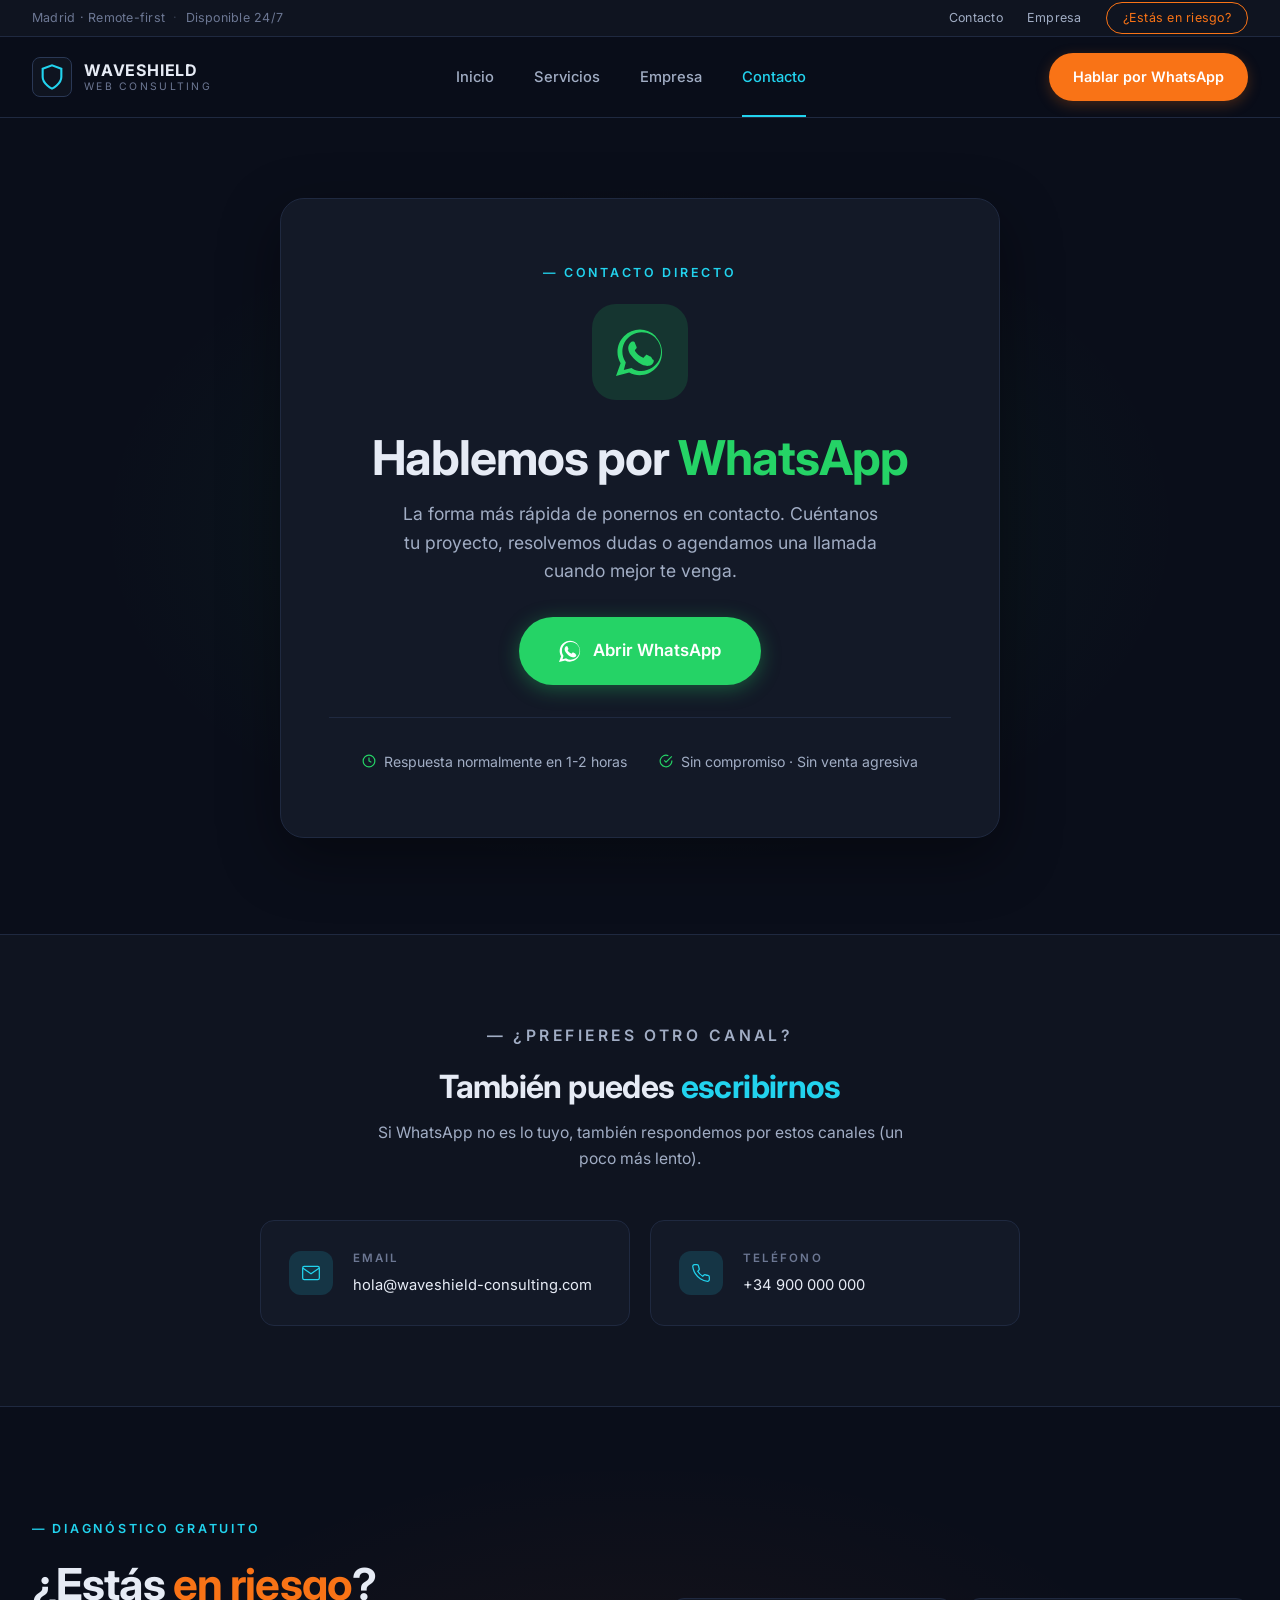
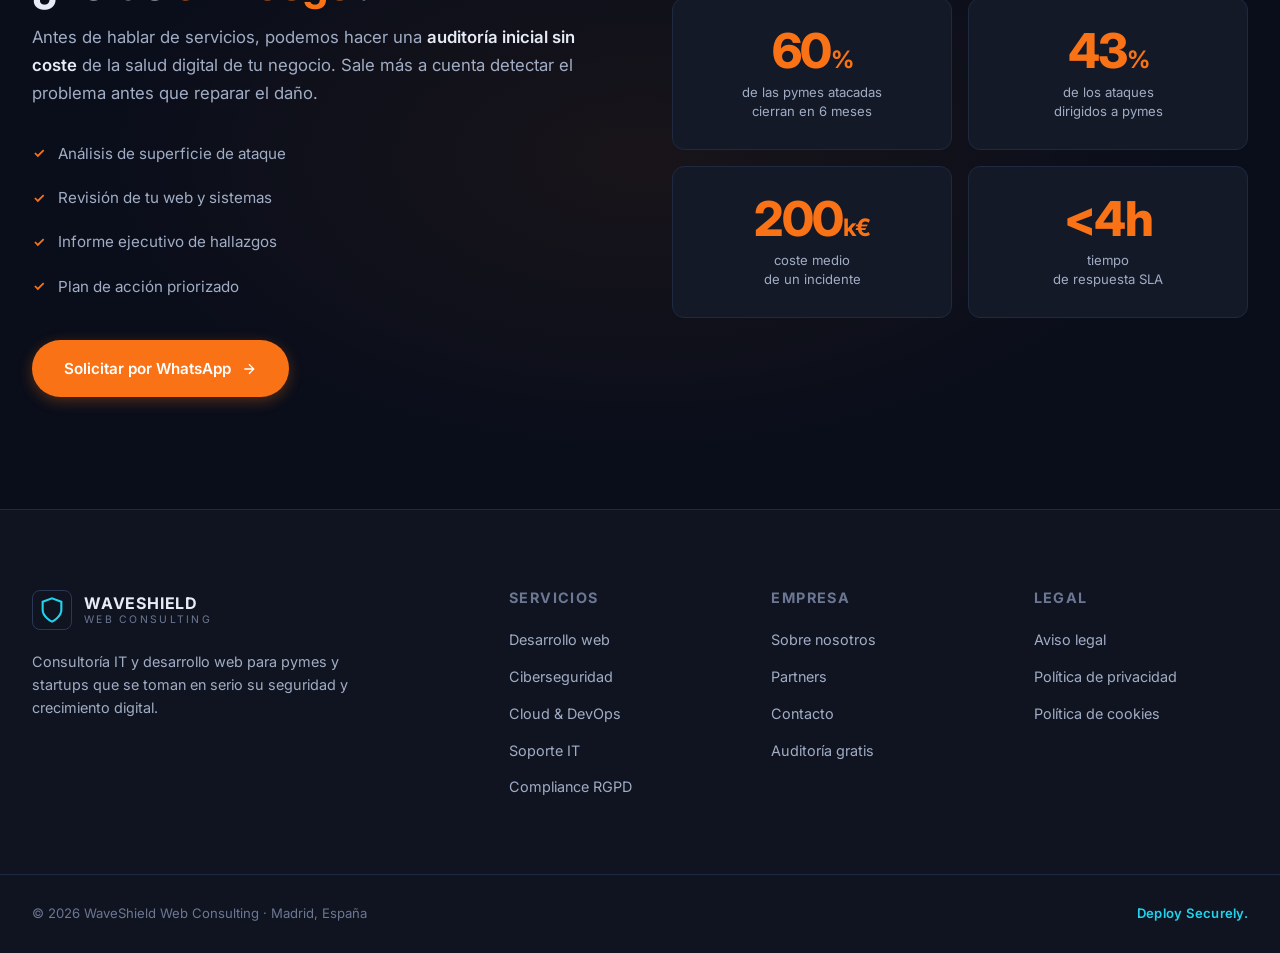
==== contacto.html @ dcbbec7d "Update contacto.html" ====
<!DOCTYPE html>
<html lang="es">
<head>
  <meta charset="UTF-8">
  <title>Contacto · WaveShield Web Consulting</title>
  <meta name="viewport" content="width=device-width, initial-scale=1.0">
  <meta name="description" content="Contacta con WaveShield Web Consulting por WhatsApp. Respondemos en menos de 2 horas hábiles.">
  <link href="https://fonts.googleapis.com/css2?family=Inter:wght@300;400;500;600;700;800&display=swap" rel="stylesheet">
  <link rel="stylesheet" href="css/styles.css">

  <style>
    .wa-hero { padding: 5rem 0 6rem; position: relative; overflow: hidden; }
    .wa-hero::before {
      content: '';
      position: absolute;
      inset: 0;
      background: radial-gradient(ellipse at center, rgba(37, 211, 102, 0.08) 0%, transparent 60%);
    }

    .wa-card {
      position: relative;
      max-width: 720px;
      margin: 0 auto;
      background: var(--bg-card);
      border: 1px solid var(--border);
      border-radius: 24px;
      padding: 4rem 3rem;
      text-align: center;
      box-shadow: 0 20px 60px rgba(0, 0, 0, 0.4);
    }

    .wa-card-icon {
      width: 96px;
      height: 96px;
      margin: 0 auto 2rem;
      border-radius: 24px;
      background: rgba(37, 211, 102, 0.15);
      color: var(--whatsapp);
      display: flex;
      align-items: center;
      justify-content: center;
      position: relative;
    }

    .wa-card-icon::after {
      content: '';
      position: absolute;
      inset: -4px;
      border: 2px solid var(--whatsapp);
      border-radius: 28px;
      opacity: 0;
      animation: pulse 2.4s ease-in-out infinite;
    }

    @keyframes pulse {
      0%, 100% { opacity: 0; transform: scale(0.95); }
      50% { opacity: 0.5; transform: scale(1.08); }
    }

    .wa-card h1 { font-size: clamp(2rem, 4.5vw, 3rem); margin-bottom: 1rem; }
    .wa-card-sub {
      color: var(--text-2);
      font-size: 1.1rem;
      margin-bottom: 2rem;
      max-width: 480px;
      margin-left: auto;
      margin-right: auto;
      line-height: 1.6;
    }

    .wa-btn {
      display: inline-flex;
      align-items: center;
      gap: 0.75rem;
      padding: 1.25rem 2.5rem;
      background: var(--whatsapp);
      color: #fff;
      border-radius: 100px;
      font-size: 1.05rem;
      font-weight: 600;
      box-shadow: 0 4px 20px rgba(37, 211, 102, 0.35);
      transition: all 0.2s;
    }

    .wa-btn:hover {
      background: #1ea951;
      transform: translateY(-2px);
      box-shadow: 0 6px 24px rgba(37, 211, 102, 0.45);
    }

    .wa-meta {
      display: flex;
      justify-content: center;
      gap: 2rem;
      margin-top: 2rem;
      padding-top: 2rem;
      border-top: 1px solid var(--border);
      flex-wrap: wrap;
    }

    .wa-meta-item {
      display: flex;
      align-items: center;
      gap: 0.5rem;
      font-size: 0.88rem;
      color: var(--text-2);
    }

    .wa-meta-item svg { color: var(--whatsapp); flex-shrink: 0; }

    .wa-alt {
      padding: 5rem 0;
      background: var(--bg-2);
      border-top: 1px solid var(--border);
      border-bottom: 1px solid var(--border);
    }

    .wa-alt-head {
      text-align: center;
      margin-bottom: 3rem;
      max-width: 540px;
      margin-left: auto;
      margin-right: auto;
    }

    .wa-alt-head h2 { font-size: clamp(1.5rem, 3vw, 2rem); }
    .wa-alt-head p { color: var(--text-2); font-size: 0.98rem; margin-top: 0.5rem; }

    .wa-alt-grid {
      display: grid;
      grid-template-columns: 1fr 1fr;
      gap: 1.25rem;
      max-width: 760px;
      margin: 0 auto;
    }

    .wa-alt-item {
      background: var(--bg-card);
      border: 1px solid var(--border);
      border-radius: 14px;
      padding: 1.75rem;
      display: flex;
      align-items: center;
      gap: 1.25rem;
      transition: border-color 0.25s, transform 0.25s;
    }

    a.wa-alt-item:hover { border-color: var(--accent); transform: translateY(-2px); }

    .wa-alt-icon {
      width: 44px;
      height: 44px;
      border-radius: 12px;
      background: var(--accent-dim);
      color: var(--accent);
      display: flex;
      align-items: center;
      justify-content: center;
      flex-shrink: 0;
    }

    .wa-alt-text strong {
      display: block;
      font-size: 0.72rem;
      letter-spacing: 0.18em;
      text-transform: uppercase;
      color: var(--text-3);
      font-weight: 600;
      margin-bottom: 0.2rem;
    }

    .wa-alt-text span { font-size: 0.92rem; color: var(--text); }

    @media (max-width: 768px) {
      .wa-card { padding: 2.5rem 1.75rem; border-radius: 16px; }
      .wa-card-icon { width: 72px; height: 72px; }
      .wa-card-icon svg { width: 36px; height: 36px; }
      .wa-btn { padding: 1rem 2rem; font-size: 0.95rem; width: 100%; justify-content: center; }
      .wa-meta { flex-direction: column; gap: 0.75rem; }
      .wa-alt-grid { grid-template-columns: 1fr; }
      .wa-alt { padding: 3.5rem 0; }
    }
  </style>
</head>
<body>

<!-- TOPBAR -->
<div class="topbar">
  <div class="container topbar-inner">
    <div class="topbar-meta">
      <span>Madrid · Remote-first</span>
      <span class="topbar-dot">·</span>
      <span>Disponible 24/7</span>
    </div>
    <div class="topbar-links">
      <a href="contacto.html">Contacto</a>
      <a href="empresa.html">Empresa</a>
      <a href="contacto.html" class="topbar-pill">¿Estás en riesgo?</a>
    </div>
  </div>
</div>

<!-- HEADER -->
<header class="header" id="header">
  <div class="container header-inner">
    <a href="index.html" class="logo">
      <span class="logo-icon">
        <svg width="28" height="28" viewBox="0 0 24 24" fill="none" stroke="currentColor" stroke-width="1.8"><path d="M12 22s8-4 8-10V5l-8-3-8 3v7c0 6 8 10 8 10z"/></svg>
      </span>
      <span class="logo-text">
        <strong>WAVESHIELD</strong>
        <span class="logo-sub">WEB CONSULTING</span>
      </span>
    </a>
    <nav class="nav-desktop">
      <a href="index.html">Inicio</a>
      <a href="servicios.html">Servicios</a>
      <a href="empresa.html">Empresa</a>
      <a href="contacto.html">Contacto</a>
    </nav>
    <a href="https://wa.me/34600000000?text=Hola%2C%20me%20gustar%C3%ADa%20m%C3%A1s%20info" target="_blank" rel="noopener" class="btn btn-primary btn-pill">Hablar por WhatsApp</a>
    <button class="burger" id="burger" aria-label="Menú">
      <span></span><span></span><span></span>
    </button>
  </div>
</header>

<!-- DRAWER -->
<div class="drawer" id="drawer">
  <div class="drawer-overlay"></div>
  <div class="drawer-panel">
    <button class="drawer-close" aria-label="Cerrar">
      <svg width="22" height="22" viewBox="0 0 24 24" fill="none" stroke="currentColor" stroke-width="1.5"><path d="M18 6 6 18M6 6l12 12"/></svg>
    </button>
    <ul class="drawer-list">
      <li><a href="index.html">Inicio</a></li>
      <li><a href="servicios.html">Servicios</a></li>
      <li><a href="empresa.html">Empresa</a></li>
      <li><a href="contacto.html">Contacto</a></li>
    </ul>
    <a href="https://wa.me/34600000000?text=Hola%2C%20me%20gustar%C3%ADa%20m%C3%A1s%20info" target="_blank" rel="noopener" class="btn btn-primary btn-pill drawer-cta">Hablar por WhatsApp</a>
  </div>
</div>

<!-- WHATSAPP HERO -->
<section class="wa-hero">
  <div class="container">
    <div class="wa-card">
      <p class="eyebrow">— Contacto directo</p>

      <div class="wa-card-icon">
        <svg width="48" height="48" viewBox="0 0 24 24" fill="currentColor">
          <path d="M17.5 14.4c-.3-.1-1.6-.8-1.9-.9-.3-.1-.5-.1-.7.1s-.8.9-1 1.1c-.2.2-.4.2-.6.1-.8-.4-1.5-.9-2.2-1.4-.6-.5-1.1-1.2-1.6-1.9-.1-.3 0-.4.1-.6.1-.1.3-.3.4-.5.1-.1.2-.3.3-.4.1-.2 0-.4 0-.5-.1-.1-.7-1.6-.9-2.2-.2-.5-.5-.5-.7-.5h-.6c-.2 0-.5.2-.8.4-.8.8-1.2 1.8-1.2 2.9.1 1.3.6 2.5 1.4 3.5 1.4 2 3.3 3.6 5.4 4.6.6.3 1.1.5 1.7.6.6.2 1.2.2 1.9.1.8-.1 1.5-.6 2-1.3.3-.4.4-.9.4-1.4-.1-.2-.3-.3-.6-.4M19.9 4.1c-4.4-4.4-11.5-4.4-15.9 0-3.6 3.6-4.3 9.2-1.7 13.5L0 24l6.6-1.7c1.6.9 3.4 1.3 5.2 1.3 6.2 0 11.2-5 11.2-11.2.1-3-1.1-5.9-3.2-8.1 0 0 .1 0 .1-.2m-7.2 17.4c-1.6 0-3.2-.4-4.6-1.3l-.3-.2-3.9 1 1-3.8-.2-.3c-2.9-4.5-1.5-10.5 3-13.3s10.4-1.5 13.3 3 1.5 10.4-3 13.3c-1.5 1-3.4 1.6-5.3 1.6"/>
        </svg>
      </div>

      <h1>Hablemos por <span style="color: var(--whatsapp);">WhatsApp</span></h1>
      <p class="wa-card-sub">
        La forma más rápida de ponernos en contacto. Cuéntanos tu proyecto, resolvemos dudas o agendamos una llamada cuando mejor te venga.
      </p>

      <a href="https://wa.me/34600000000?text=Hola%2C%20me%20gustar%C3%ADa%20m%C3%A1s%20info%20sobre%20vuestros%20servicios"
         target="_blank" rel="noopener" class="wa-btn">
        <svg width="22" height="22" viewBox="0 0 24 24" fill="currentColor">
          <path d="M17.5 14.4c-.3-.1-1.6-.8-1.9-.9-.3-.1-.5-.1-.7.1s-.8.9-1 1.1c-.2.2-.4.2-.6.1-.8-.4-1.5-.9-2.2-1.4-.6-.5-1.1-1.2-1.6-1.9-.1-.3 0-.4.1-.6.1-.1.3-.3.4-.5.1-.1.2-.3.3-.4.1-.2 0-.4 0-.5-.1-.1-.7-1.6-.9-2.2-.2-.5-.5-.5-.7-.5h-.6c-.2 0-.5.2-.8.4-.8.8-1.2 1.8-1.2 2.9.1 1.3.6 2.5 1.4 3.5 1.4 2 3.3 3.6 5.4 4.6.6.3 1.1.5 1.7.6.6.2 1.2.2 1.9.1.8-.1 1.5-.6 2-1.3.3-.4.4-.9.4-1.4-.1-.2-.3-.3-.6-.4M19.9 4.1c-4.4-4.4-11.5-4.4-15.9 0-3.6 3.6-4.3 9.2-1.7 13.5L0 24l6.6-1.7c1.6.9 3.4 1.3 5.2 1.3 6.2 0 11.2-5 11.2-11.2.1-3-1.1-5.9-3.2-8.1 0 0 .1 0 .1-.2m-7.2 17.4c-1.6 0-3.2-.4-4.6-1.3l-.3-.2-3.9 1 1-3.8-.2-.3c-2.9-4.5-1.5-10.5 3-13.3s10.4-1.5 13.3 3 1.5 10.4-3 13.3c-1.5 1-3.4 1.6-5.3 1.6"/>
        </svg>
        Abrir WhatsApp
      </a>

      <div class="wa-meta">
        <div class="wa-meta-item">
          <svg width="14" height="14" viewBox="0 0 24 24" fill="none" stroke="currentColor" stroke-width="2"><circle cx="12" cy="12" r="10"/><path d="M12 6v6l4 2"/></svg>
          Respuesta normalmente en 1-2 horas
        </div>
        <div class="wa-meta-item">
          <svg width="14" height="14" viewBox="0 0 24 24" fill="none" stroke="currentColor" stroke-width="2"><path d="M22 11.08V12a10 10 0 1 1-5.93-9.14"/><path d="m9 11 3 3L22 4"/></svg>
          Sin compromiso · Sin venta agresiva
        </div>
      </div>
    </div>
  </div>
</section>

<!-- ALTERNATIVAS SECUNDARIAS -->
<section class="wa-alt">
  <div class="container">
    <div class="wa-alt-head">
      <p class="eyebrow">— ¿Prefieres otro canal?</p>
      <h2>También puedes <span class="text-accent">escribirnos</span></h2>
      <p>Si WhatsApp no es lo tuyo, también respondemos por estos canales (un poco más lento).</p>
    </div>

    <div class="wa-alt-grid">
      <a href="mailto:hola@waveshield-consulting.com?subject=Consulta%20desde%20la%20web" class="wa-alt-item">
        <div class="wa-alt-icon">
          <svg width="20" height="20" viewBox="0 0 24 24" fill="none" stroke="currentColor" stroke-width="1.5"><rect x="2" y="4" width="20" height="16" rx="2"/><path d="M22 6 12 13 2 6"/></svg>
        </div>
        <div class="wa-alt-text">
          <strong>Email</strong>
          <span>hola@waveshield-consulting.com</span>
        </div>
      </a>

      <a href="tel:+34900000000" class="wa-alt-item">
        <div class="wa-alt-icon">
          <svg width="20" height="20" viewBox="0 0 24 24" fill="none" stroke="currentColor" stroke-width="1.5"><path d="M22 16.92v3a2 2 0 0 1-2.18 2 19.79 19.79 0 0 1-8.63-3.07 19.5 19.5 0 0 1-6-6 19.79 19.79 0 0 1-3.07-8.67A2 2 0 0 1 4.11 2h3a2 2 0 0 1 2 1.72c.13.96.37 1.9.7 2.81a2 2 0 0 1-.45 2.11L8.09 9.91a16 16 0 0 0 6 6l1.27-1.27a2 2 0 0 1 2.11-.45c.91.33 1.85.57 2.81.7A2 2 0 0 1 22 16.92z"/></svg>
        </div>
        <div class="wa-alt-text">
          <strong>Teléfono</strong>
          <span>+34 900 000 000</span>
        </div>
      </a>
    </div>
  </div>
</section>

<!-- RIESGO -->
<section class="risk">
  <div class="container risk-inner">
    <div class="risk-left">
      <p class="eyebrow">— Diagnóstico gratuito</p>
      <h2>¿Estás <span class="text-warning">en riesgo</span>?</h2>
      <p class="risk-text">
        Antes de hablar de servicios, podemos hacer una <strong>auditoría inicial sin coste</strong> de la salud digital de tu negocio. Sale más a cuenta detectar el problema antes que reparar el daño.
      </p>
      <ul class="risk-list">
        <li><svg width="14" height="14" viewBox="0 0 24 24" fill="none" stroke="currentColor" stroke-width="3"><path d="M5 12l5 5L20 7"/></svg> Análisis de superficie de ataque</li>
        <li><svg width="14" height="14" viewBox="0 0 24 24" fill="none" stroke="currentColor" stroke-width="3"><path d="M5 12l5 5L20 7"/></svg> Revisión de tu web y sistemas</li>
        <li><svg width="14" height="14" viewBox="0 0 24 24" fill="none" stroke="currentColor" stroke-width="3"><path d="M5 12l5 5L20 7"/></svg> Informe ejecutivo de hallazgos</li>
        <li><svg width="14" height="14" viewBox="0 0 24 24" fill="none" stroke="currentColor" stroke-width="3"><path d="M5 12l5 5L20 7"/></svg> Plan de acción priorizado</li>
      </ul>
      <a href="https://wa.me/34600000000?text=Hola%2C%20me%20gustar%C3%ADa%20solicitar%20la%20auditor%C3%ADa%20gratuita"
         target="_blank" rel="noopener" class="btn btn-warning btn-pill btn-lg">
        Solicitar por WhatsApp
        <svg width="16" height="16" viewBox="0 0 24 24" fill="none" stroke="currentColor" stroke-width="2"><path d="M5 12h14m-7-7 7 7-7 7"/></svg>
      </a>
    </div>
    <div class="risk-right">
      <div class="risk-stat">
        <div class="risk-stat-num">60<span>%</span></div>
        <div class="risk-stat-label">de las pymes atacadas<br>cierran en 6 meses</div>
      </div>
      <div class="risk-stat">
        <div class="risk-stat-num">43<span>%</span></div>
        <div class="risk-stat-label">de los ataques<br>dirigidos a pymes</div>
      </div>
      <div class="risk-stat">
        <div class="risk-stat-num">200<span>k€</span></div>
        <div class="risk-stat-label">coste medio<br>de un incidente</div>
      </div>
      <div class="risk-stat">
        <div class="risk-stat-num">&lt;4h</div>
        <div class="risk-stat-label">tiempo<br>de respuesta SLA</div>
      </div>
    </div>
  </div>
</section>

<!-- FOOTER -->
<footer class="footer">
  <div class="container footer-inner">
    <div class="footer-brand">
      <a href="index.html" class="logo">
        <span class="logo-icon">
          <svg width="28" height="28" viewBox="0 0 24 24" fill="none" stroke="currentColor" stroke-width="1.8"><path d="M12 22s8-4 8-10V5l-8-3-8 3v7c0 6 8 10 8 10z"/></svg>
        </span>
        <span class="logo-text">
          <strong>WAVESHIELD</strong>
          <span class="logo-sub">WEB CONSULTING</span>
        </span>
      </a>
      <p>Consultoría IT y desarrollo web para pymes y startups que se toman en serio su seguridad y crecimiento digital.</p>
    </div>
    <div class="footer-col">
      <h4>Servicios</h4>
      <ul>
        <li><a href="servicios.html">Desarrollo web</a></li>
        <li><a href="servicios.html">Ciberseguridad</a></li>
        <li><a href="servicios.html">Cloud & DevOps</a></li>
        <li><a href="servicios.html">Soporte IT</a></li>
        <li><a href="servicios.html">Compliance RGPD</a></li>
      </ul>
    </div>
    <div class="footer-col">
      <h4>Empresa</h4>
      <ul>
        <li><a href="empresa.html">Sobre nosotros</a></li>
        <li><a href="empresa.html">Partners</a></li>
        <li><a href="contacto.html">Contacto</a></li>
        <li><a href="contacto.html">Auditoría gratis</a></li>
      </ul>
    </div>
    <div class="footer-col">
      <h4>Legal</h4>
      <ul>
        <li><a href="#">Aviso legal</a></li>
        <li><a href="#">Política de privacidad</a></li>
        <li><a href="#">Política de cookies</a></li>
      </ul>
    </div>
  </div>
  <div class="footer-bottom">
    <div class="container footer-bottom-inner">
      <span>© 2026 WaveShield Web Consulting · Madrid, España</span>
      <span class="footer-tagline">Deploy Securely.</span>
    </div>
  </div>
</footer>

<script src="js/main.js"></script>
</body>
</html>
---- css/styles.css ----
/* ─────────────────────────────────────────────
   CYBERSHIELD WEB CONSULTING · STYLES
   Multi-page · HTML + CSS + JS vainilla
   ───────────────────────────────────────────── */

*, *::before, *::after { box-sizing: border-box; margin: 0; padding: 0; }

:root {
  --bg: #0a0e1a;
  --bg-2: #0f1420;
  --bg-3: #161c2c;
  --bg-card: #131927;
  --border: #1f2940;
  --border-light: #2a3855;
  --text: #e6ebf5;
  --text-2: #a1adc4;
  --text-3: #6c7793;
  --accent: #22d3ee;
  --accent-2: #06b6d4;
  --accent-dim: rgba(34, 211, 238, 0.15);
  --warning: #f97316;
  --warning-2: #ea580c;
  --warning-dim: rgba(249, 115, 22, 0.15);
  --success: #22c55e;
  --whatsapp: #25d366;
  --font: 'Inter', -apple-system, BlinkMacSystemFont, sans-serif;
}

html { scroll-behavior: smooth; }

body {
  background: var(--bg);
  color: var(--text);
  font-family: var(--font);
  font-weight: 400;
  line-height: 1.65;
  overflow-x: hidden;
  -webkit-font-smoothing: antialiased;
}

img, svg { max-width: 100%; display: block; }
a { color: inherit; text-decoration: none; }
button { font-family: inherit; cursor: pointer; }

.container {
  max-width: 1280px;
  margin: 0 auto;
  padding: 0 2rem;
}

/* ── HELPERS ── */
.text-accent { color: var(--accent); }
.text-warning { color: var(--warning); }

.eyebrow {
  font-size: 0.78rem;
  letter-spacing: 0.22em;
  text-transform: uppercase;
  color: var(--accent);
  font-weight: 600;
  margin-bottom: 1.25rem;
}

h1, h2, h3, h4 {
  font-family: var(--font);
  font-weight: 700;
  letter-spacing: -0.02em;
  line-height: 1.1;
}

h1 { font-size: clamp(2.5rem, 6.5vw, 5rem); margin-bottom: 1.5rem; }
h2 { font-size: clamp(1.85rem, 4vw, 2.75rem); margin-bottom: 1rem; }
h3 { font-size: 1.35rem; margin-bottom: 0.5rem; }
h4 { font-size: 0.9rem; letter-spacing: 0.1em; text-transform: uppercase; color: var(--text-3); margin-bottom: 1.25rem; }

/* ── BUTTONS ── */
.btn {
  display: inline-flex;
  align-items: center;
  gap: 0.625rem;
  padding: 0.75rem 1.5rem;
  font-size: 0.9rem;
  font-weight: 600;
  border: none;
  transition: transform 0.15s, background 0.2s, color 0.2s, box-shadow 0.2s;
  cursor: pointer;
  white-space: nowrap;
}

.btn-lg { padding: 1rem 2rem; font-size: 0.95rem; }
.btn-pill { border-radius: 100px; }

.btn-primary {
  background: var(--warning);
  color: #fff;
  box-shadow: 0 4px 14px rgba(249, 115, 22, 0.25);
}

.btn-primary:hover {
  background: var(--warning-2);
  transform: translateY(-1px);
  box-shadow: 0 6px 20px rgba(249, 115, 22, 0.35);
}

.btn-ghost {
  background: transparent;
  color: var(--text);
  border: 1px solid var(--border-light);
}

.btn-ghost:hover {
  border-color: var(--accent);
  color: var(--accent);
}

.btn-warning {
  background: var(--warning);
  color: #fff;
  box-shadow: 0 4px 14px rgba(249, 115, 22, 0.3);
}

.btn-warning:hover {
  background: var(--warning-2);
  transform: translateY(-1px);
}

/* ── TOPBAR ── */
.topbar {
  background: var(--bg-2);
  border-bottom: 1px solid var(--border);
  font-size: 0.78rem;
  color: var(--text-3);
  letter-spacing: 0.02em;
}

.topbar-inner {
  display: flex;
  justify-content: space-between;
  align-items: center;
  height: 36px;
}

.topbar-meta { display: flex; gap: 0.5rem; align-items: center; }
.topbar-dot { opacity: 0.4; }
.topbar-links { display: flex; gap: 1.5rem; align-items: center; }

.topbar-links a {
  color: var(--text-2);
  transition: color 0.2s;
}

.topbar-links a:hover { color: var(--text); }

.topbar-pill {
  padding: 0.3rem 1rem;
  border: 1px solid var(--warning);
  border-radius: 100px;
  color: var(--warning) !important;
  transition: background 0.2s, color 0.2s !important;
}

.topbar-pill:hover {
  background: var(--warning);
  color: #fff !important;
}

/* ── HEADER ── */
.header {
  border-bottom: 1px solid var(--border);
  position: sticky;
  top: 0;
  z-index: 50;
  backdrop-filter: blur(10px);
  background: rgba(10, 14, 26, 0.92);
}

.header-inner {
  display: flex;
  align-items: center;
  justify-content: space-between;
  height: 80px;
  gap: 2rem;
}

.logo {
  display: flex;
  align-items: center;
  gap: 0.75rem;
  flex-shrink: 0;
}

.logo-icon {
  width: 40px;
  height: 40px;
  border: 1px solid var(--border-light);
  border-radius: 8px;
  display: flex;
  align-items: center;
  justify-content: center;
  color: var(--accent);
  background: var(--bg-2);
}

.logo-text { display: flex; flex-direction: column; line-height: 1; }
.logo-text strong {
  font-size: 1rem;
  letter-spacing: 0.05em;
  color: var(--text);
  font-weight: 700;
}

.logo-sub {
  font-size: 0.65rem;
  letter-spacing: 0.22em;
  color: var(--text-3);
  margin-top: 4px;
}

.nav-desktop {
  display: flex;
  gap: 2.5rem;
  flex: 1;
  justify-content: center;
}

.nav-desktop a {
  font-size: 0.92rem;
  font-weight: 500;
  color: var(--text-2);
  transition: color 0.2s;
  position: relative;
}

.nav-desktop a:hover,
.nav-desktop a.active { color: var(--accent); }

.nav-desktop a.active::after {
  content: '';
  position: absolute;
  bottom: -28px;
  left: 0;
  right: 0;
  height: 2px;
  background: var(--accent);
}

.burger {
  display: none;
  background: transparent;
  border: none;
  width: 32px;
  height: 32px;
  flex-direction: column;
  justify-content: center;
  align-items: center;
  gap: 5px;
}

.burger span {
  width: 22px;
  height: 1.5px;
  background: var(--text);
  display: block;
}

/* ── DRAWER MOBILE ── */
.drawer {
  position: fixed;
  inset: 0;
  z-index: 9999;
  pointer-events: none;
  opacity: 0;
  transition: opacity 0.3s;
}

.drawer.open { pointer-events: auto; opacity: 1; }

.drawer-overlay {
  position: absolute;
  inset: 0;
  background: rgba(10, 14, 26, 0.8);
  backdrop-filter: blur(4px);
}

.drawer-panel {
  position: absolute;
  top: 0; right: 0; bottom: 0;
  width: min(85vw, 360px);
  background: var(--bg-2);
  border-left: 1px solid var(--border);
  transform: translateX(100%);
  transition: transform 0.35s cubic-bezier(0.4, 0, 0.2, 1);
  padding: 2rem;
  display: flex;
  flex-direction: column;
}

.drawer.open .drawer-panel { transform: translateX(0); }

.drawer-close {
  align-self: flex-end;
  background: transparent;
  border: none;
  color: var(--text);
  padding: 6px;
  margin-bottom: 1.5rem;
}

.drawer-list { list-style: none; flex: 1; display: flex; flex-direction: column; }
.drawer-list li { border-bottom: 1px solid var(--border); }
.drawer-list a {
  display: block;
  padding: 1.1rem 0;
  font-size: 0.95rem;
  letter-spacing: 0.04em;
  color: var(--text);
  transition: color 0.2s;
}

.drawer-list a:hover,
.drawer-list a.active { color: var(--accent); }

.drawer-cta { margin-top: 1.5rem; justify-content: center; }

/* ── PAGE HERO (interno) ── */
.page-hero {
  position: relative;
  padding: 5rem 0 4rem;
  text-align: center;
  overflow: hidden;
  border-bottom: 1px solid var(--border);
}

.page-hero::before {
  content: '';
  position: absolute;
  inset: 0;
  background: radial-gradient(ellipse at center, rgba(34, 211, 238, 0.06) 0%, transparent 60%);
}

.page-hero-inner {
  position: relative;
  max-width: 760px;
  margin: 0 auto;
}

.page-hero h1 {
  font-size: clamp(2.25rem, 5vw, 3.5rem);
}

.page-hero p {
  color: var(--text-2);
  font-size: 1.1rem;
  margin-top: 1rem;
  max-width: 640px;
  margin-left: auto;
  margin-right: auto;
}

/* ── HOME HERO ── */
.hero {
  position: relative;
  padding: 6rem 0 8rem;
  overflow: hidden;
}

.hero-bg {
  position: absolute;
  inset: 0;
  background: radial-gradient(ellipse at 70% 50%, rgba(34, 211, 238, 0.08) 0%, transparent 60%),
              radial-gradient(ellipse at 30% 80%, rgba(34, 211, 238, 0.04) 0%, transparent 50%);
}

.hero-grid-overlay {
  position: absolute;
  inset: 0;
  background-image:
    linear-gradient(rgba(34, 211, 238, 0.04) 1px, transparent 1px),
    linear-gradient(90deg, rgba(34, 211, 238, 0.04) 1px, transparent 1px);
  background-size: 60px 60px;
  mask-image: radial-gradient(ellipse at center, black 30%, transparent 80%);
}

.hero-inner {
  position: relative;
  display: grid;
  grid-template-columns: 1.1fr 0.9fr;
  gap: 3rem;
  align-items: center;
}

.hero-content { z-index: 2; }

.hero-sub {
  font-size: 1.1rem;
  color: var(--text-2);
  margin: 1.5rem 0;
  max-width: 540px;
  line-height: 1.6;
}

.hero-tagline {
  font-size: 1.4rem;
  font-weight: 700;
  color: var(--accent);
  margin-bottom: 2rem;
  letter-spacing: -0.01em;
}

.hero-actions {
  display: flex;
  gap: 1rem;
  flex-wrap: wrap;
}

.hero-visual {
  position: relative;
  z-index: 1;
}

.hero-shield {
  position: relative;
  max-width: 480px;
  margin: 0 auto;
  animation: float 6s ease-in-out infinite;
}

@keyframes float {
  0%, 100% { transform: translateY(0); }
  50% { transform: translateY(-12px); }
}

/* ── TRUST BAR ── */
.trust {
  padding: 3rem 0;
  border-top: 1px solid var(--border);
  border-bottom: 1px solid var(--border);
  background: var(--bg-2);
}

.trust-label {
  text-align: center;
  font-size: 0.75rem;
  letter-spacing: 0.22em;
  text-transform: uppercase;
  color: var(--text-3);
  margin-bottom: 2rem;
}

.trust-grid {
  display: flex;
  justify-content: space-around;
  align-items: center;
  flex-wrap: wrap;
  gap: 2rem;
}

.trust-item {
  font-size: 0.95rem;
  font-weight: 600;
  color: var(--text-3);
  letter-spacing: 0.04em;
  opacity: 0.7;
  transition: opacity 0.2s, color 0.2s;
}

.trust-item:hover { opacity: 1; color: var(--text); }

/* ── SECTION HEAD ── */
.section-head {
  margin-bottom: 4rem;
  max-width: 720px;
}

.section-head-center {
  text-align: center;
  margin-left: auto;
  margin-right: auto;
}

.section-sub {
  font-size: 1.05rem;
  color: var(--text-2);
  margin-top: 0.5rem;
  line-height: 1.6;
}

/* ── SERVICES GRID ── */
.services { padding: 7rem 0; }

.services-grid {
  display: grid;
  grid-template-columns: repeat(3, 1fr);
  gap: 1.5rem;
}

.service-card {
  background: var(--bg-card);
  border: 1px solid var(--border);
  border-radius: 16px;
  padding: 2rem;
  transition: border-color 0.3s, transform 0.3s, background 0.3s;
  display: flex;
  flex-direction: column;
}

.service-card:hover {
  border-color: var(--accent);
  transform: translateY(-4px);
  background: var(--bg-3);
}

.service-icon {
  width: 52px;
  height: 52px;
  border-radius: 12px;
  background: var(--accent-dim);
  color: var(--accent);
  display: flex;
  align-items: center;
  justify-content: center;
  margin-bottom: 1.25rem;
}

.service-tag {
  display: inline-block;
  font-size: 0.7rem;
  letter-spacing: 0.18em;
  text-transform: uppercase;
  color: var(--accent);
  padding: 0.3rem 0.75rem;
  background: var(--accent-dim);
  border-radius: 100px;
  margin-bottom: 1rem;
  font-weight: 600;
  align-self: flex-start;
}

.service-card h3 {
  color: var(--text);
  font-size: 1.3rem;
  margin-bottom: 0.5rem;
}

.service-card p {
  color: var(--text-2);
  font-size: 0.93rem;
  line-height: 1.6;
  margin-bottom: 1.25rem;
  flex: 1;
}

.service-list {
  list-style: none;
  padding: 0;
  border-top: 1px solid var(--border);
  padding-top: 1.25rem;
}

.service-list li {
  font-size: 0.86rem;
  color: var(--text-2);
  padding: 0.4rem 0 0.4rem 1.5rem;
  position: relative;
  line-height: 1.5;
}

.service-list li::before {
  content: '';
  position: absolute;
  left: 0;
  top: 0.85rem;
  width: 6px;
  height: 6px;
  background: var(--accent);
  border-radius: 50%;
}

/* ── RISK / STATS SECTION ── */
.risk {
  padding: 7rem 0;
  position: relative;
  overflow: hidden;
}

.risk::before {
  content: '';
  position: absolute;
  inset: 0;
  background: radial-gradient(ellipse at center, rgba(249, 115, 22, 0.06) 0%, transparent 60%);
}

.risk-inner {
  position: relative;
  display: grid;
  grid-template-columns: 1fr 1fr;
  gap: 4rem;
  align-items: center;
}

.risk-text {
  color: var(--text-2);
  font-size: 1.05rem;
  margin: 1rem 0 1.5rem;
  line-height: 1.65;
}

.risk-text strong { color: var(--text); font-weight: 600; }

.risk-list {
  list-style: none;
  padding: 0;
  margin: 0 0 2rem;
}

.risk-list li {
  display: flex;
  align-items: center;
  gap: 0.75rem;
  padding: 0.6rem 0;
  font-size: 0.95rem;
  color: var(--text-2);
}

.risk-list svg { color: var(--warning); flex-shrink: 0; }

.risk-right {
  display: grid;
  grid-template-columns: 1fr 1fr;
  gap: 1rem;
}

.risk-stat {
  background: var(--bg-card);
  border: 1px solid var(--border);
  border-radius: 12px;
  padding: 1.75rem 1.5rem;
  text-align: center;
}

.risk-stat-num {
  font-size: 3rem;
  font-weight: 800;
  color: var(--warning);
  line-height: 1;
  letter-spacing: -0.03em;
  margin-bottom: 0.5rem;
}

.risk-stat-num span {
  font-size: 1.5rem;
  font-weight: 700;
}

.risk-stat-label {
  font-size: 0.82rem;
  color: var(--text-2);
  line-height: 1.45;
}

/* ── PROCESS ── */
.process {
  padding: 7rem 0;
  background: var(--bg-2);
  border-top: 1px solid var(--border);
  border-bottom: 1px solid var(--border);
}

.process-steps {
  display: grid;
  grid-template-columns: 1fr auto 1fr auto 1fr auto 1fr;
  gap: 1.25rem;
  align-items: stretch;
}

.process-step {
  background: var(--bg-card);
  border: 1px solid var(--border);
  border-radius: 14px;
  padding: 2rem 1.75rem;
  transition: border-color 0.3s;
}

.process-step:hover { border-color: var(--accent); }

.process-num {
  font-size: 2.5rem;
  font-weight: 800;
  color: var(--accent);
  opacity: 0.35;
  line-height: 1;
  margin-bottom: 0.75rem;
  letter-spacing: -0.03em;
}

.process-step h3 {
  font-size: 1.15rem;
  color: var(--text);
  margin-bottom: 0.5rem;
}

.process-step p {
  font-size: 0.88rem;
  color: var(--text-2);
  line-height: 1.55;
}

.process-arrow {
  align-self: center;
  color: var(--accent);
  opacity: 0.4;
  font-size: 1.5rem;
}

/* ── COMPANY ── */
.company-section { padding: 6rem 0; }

.company-inner {
  display: grid;
  grid-template-columns: 1fr 1fr;
  gap: 4rem;
  align-items: center;
}

.company-text p {
  color: var(--text-2);
  margin-bottom: 1rem;
  font-size: 0.98rem;
  line-height: 1.7;
}

.company-values {
  display: grid;
  grid-template-columns: repeat(3, 1fr);
  gap: 1.25rem;
  margin-top: 2rem;
  padding-top: 2rem;
  border-top: 1px solid var(--border);
}

.company-value strong {
  font-size: 0.92rem;
  color: var(--accent);
  font-weight: 600;
  display: block;
  margin-bottom: 0.2rem;
}

.company-value span {
  font-size: 0.85rem;
  color: var(--text-2);
  line-height: 1.45;
}

/* TERMINAL */
.terminal {
  background: #0d1119;
  border: 1px solid var(--border-light);
  border-radius: 12px;
  overflow: hidden;
  box-shadow: 0 20px 60px rgba(0, 0, 0, 0.4);
}

.terminal-head {
  background: var(--bg-3);
  padding: 0.75rem 1rem;
  display: flex;
  align-items: center;
  gap: 0.5rem;
  border-bottom: 1px solid var(--border);
}

.terminal-dot {
  width: 12px;
  height: 12px;
  border-radius: 50%;
  background: #404a60;
}

.terminal-dot:nth-child(1) { background: #ff5f57; }
.terminal-dot:nth-child(2) { background: #febc2e; }
.terminal-dot:nth-child(3) { background: #28c840; }

.terminal-title {
  margin-left: auto;
  margin-right: auto;
  font-size: 0.78rem;
  color: var(--text-3);
  font-family: 'SF Mono', Menlo, Monaco, monospace;
}

.terminal-body {
  padding: 1.5rem;
  font-family: 'SF Mono', Menlo, Monaco, monospace;
  font-size: 0.85rem;
  line-height: 1.7;
}

.terminal-body p { margin: 0.15rem 0; color: var(--text-2); }

.t-prompt { color: var(--accent); margin-right: 0.5rem; font-weight: 700; }
.t-out { padding-left: 1.2rem; }
.t-ok { color: var(--success); margin-right: 0.5rem; }

.t-blink {
  color: var(--accent);
  animation: blink 1.2s ease-in-out infinite;
}

@keyframes blink {
  0%, 100% { opacity: 1; }
  50% { opacity: 0.3; }
}

/* ── TIMELINE (about page) ── */
.timeline {
  padding: 5rem 0;
  background: var(--bg-2);
  border-top: 1px solid var(--border);
  border-bottom: 1px solid var(--border);
}

.timeline-list {
  max-width: 760px;
  margin: 3rem auto 0;
  position: relative;
}

.timeline-list::before {
  content: '';
  position: absolute;
  top: 0;
  bottom: 0;
  left: 20px;
  width: 1px;
  background: var(--border);
}

.timeline-item {
  position: relative;
  padding: 0 0 2.5rem 4rem;
}

.timeline-item:last-child { padding-bottom: 0; }

.timeline-dot {
  position: absolute;
  left: 13px;
  top: 6px;
  width: 16px;
  height: 16px;
  border-radius: 50%;
  background: var(--bg);
  border: 2px solid var(--accent);
  box-shadow: 0 0 0 4px var(--bg-2);
}

.timeline-year {
  display: inline-block;
  font-size: 0.75rem;
  font-weight: 600;
  letter-spacing: 0.15em;
  color: var(--accent);
  margin-bottom: 0.4rem;
  text-transform: uppercase;
}

.timeline-item h3 {
  font-size: 1.2rem;
  color: var(--text);
  margin-bottom: 0.4rem;
}

.timeline-item p {
  color: var(--text-2);
  font-size: 0.95rem;
  line-height: 1.6;
}

/* ── PARTNERS / VALUES GRID ── */
.partners-section {
  padding: 7rem 0;
}

.partners-grid {
  display: grid;
  grid-template-columns: repeat(4, 1fr);
  gap: 1rem;
}

.partner-card {
  background: var(--bg-card);
  border: 1px solid var(--border);
  border-radius: 12px;
  padding: 1.75rem 1.5rem;
  text-align: center;
  font-size: 0.95rem;
  font-weight: 600;
  color: var(--text-2);
  transition: all 0.25s;
}

.partner-card:hover {
  border-color: var(--accent);
  color: var(--accent);
  transform: translateY(-2px);
}

/* ── CONTACT PAGE ── */
.contact-page { padding: 5rem 0 6rem; }

.contact-channels-grid {
  display: grid;
  grid-template-columns: repeat(3, 1fr);
  gap: 1.5rem;
  margin-bottom: 4rem;
}

.channel-card {
  background: var(--bg-card);
  border: 1px solid var(--border);
  border-radius: 16px;
  padding: 2.5rem 2rem;
  text-align: center;
  display: flex;
  flex-direction: column;
  align-items: center;
  transition: border-color 0.3s, transform 0.3s, background 0.3s;
}

.channel-card:hover {
  border-color: var(--accent);
  transform: translateY(-4px);
  background: var(--bg-3);
}

.channel-card.channel-whatsapp:hover { border-color: var(--whatsapp); }

.channel-icon {
  width: 64px;
  height: 64px;
  border-radius: 16px;
  display: flex;
  align-items: center;
  justify-content: center;
  margin-bottom: 1.5rem;
  background: var(--accent-dim);
  color: var(--accent);
}

.channel-icon.channel-icon-warning {
  background: var(--warning-dim);
  color: var(--warning);
}

.channel-icon.channel-icon-whatsapp {
  background: rgba(37, 211, 102, 0.15);
  color: var(--whatsapp);
}

.channel-card h3 {
  color: var(--text);
  font-size: 1.35rem;
  margin-bottom: 0.5rem;
}

.channel-card p {
  color: var(--text-2);
  font-size: 0.92rem;
  line-height: 1.6;
  margin-bottom: 1.5rem;
  flex: 1;
}

.channel-cta {
  display: inline-flex;
  align-items: center;
  gap: 0.5rem;
  padding: 0.7rem 1.5rem;
  border-radius: 100px;
  font-size: 0.85rem;
  font-weight: 600;
  letter-spacing: 0.01em;
  transition: all 0.2s;
}

.channel-cta-primary {
  background: var(--warning);
  color: #fff;
}

.channel-cta-primary:hover {
  background: var(--warning-2);
  transform: translateY(-1px);
}

.channel-cta-accent {
  background: var(--accent);
  color: var(--bg);
}

.channel-cta-accent:hover {
  background: var(--accent-2);
  color: #fff;
  transform: translateY(-1px);
}

.channel-cta-whatsapp {
  background: var(--whatsapp);
  color: #fff;
}

.channel-cta-whatsapp:hover {
  background: #1ea951;
  transform: translateY(-1px);
}

.channel-meta {
  font-size: 0.85rem;
  color: var(--text-3);
  margin-top: 1rem;
  letter-spacing: 0.02em;
}

/* CONTACT INFO BLOCK */
.contact-info {
  background: var(--bg-2);
  border: 1px solid var(--border);
  border-radius: 16px;
  padding: 3rem;
  display: grid;
  grid-template-columns: repeat(3, 1fr);
  gap: 2rem;
}

.contact-info-item {
  display: flex;
  flex-direction: column;
  gap: 0.5rem;
}

.contact-info-item strong {
  font-size: 0.78rem;
  letter-spacing: 0.15em;
  text-transform: uppercase;
  color: var(--text-3);
  font-weight: 600;
}

.contact-info-item span,
.contact-info-item a {
  font-size: 0.95rem;
  color: var(--text);
  line-height: 1.55;
}

.contact-info-item a:hover { color: var(--accent); }

/* ── FOOTER ── */
.footer {
  background: var(--bg-2);
  border-top: 1px solid var(--border);
  padding: 5rem 0 0;
}

.footer-inner {
  display: grid;
  grid-template-columns: 2fr 1fr 1fr 1fr;
  gap: 3rem;
  padding-bottom: 4rem;
}

.footer-brand p {
  font-size: 0.9rem;
  color: var(--text-2);
  margin-top: 1.25rem;
  line-height: 1.6;
  max-width: 320px;
}

.footer-col ul { list-style: none; padding: 0; }
.footer-col ul li { margin-bottom: 0.65rem; }

.footer-col a {
  font-size: 0.9rem;
  color: var(--text-2);
  transition: color 0.2s;
}

.footer-col a:hover { color: var(--accent); }

.footer-bottom {
  border-top: 1px solid var(--border);
  padding: 1.75rem 0;
  font-size: 0.82rem;
  color: var(--text-3);
}

.footer-bottom-inner {
  display: flex;
  justify-content: space-between;
  align-items: center;
  flex-wrap: wrap;
  gap: 1rem;
}

.footer-tagline {
  color: var(--accent);
  font-weight: 600;
  letter-spacing: 0.02em;
}

/* ── CTA BANNER (reused across pages) ── */
.cta-banner {
  padding: 5rem 0;
  background: linear-gradient(135deg, var(--bg-2) 0%, var(--bg-3) 100%);
  border-top: 1px solid var(--border);
  text-align: center;
}

.cta-banner-inner {
  max-width: 720px;
  margin: 0 auto;
}

.cta-banner p {
  color: var(--text-2);
  font-size: 1.05rem;
  margin: 1rem 0 2rem;
}

.cta-banner-actions {
  display: flex;
  gap: 1rem;
  justify-content: center;
  flex-wrap: wrap;
}

/* ── RESPONSIVE ── */
@media (max-width: 1024px) {
  .services-grid { grid-template-columns: repeat(2, 1fr); }
  .partners-grid { grid-template-columns: repeat(3, 1fr); }
  .contact-channels-grid { grid-template-columns: 1fr; }
  .process-steps {
    grid-template-columns: 1fr 1fr;
    gap: 1rem;
  }
  .process-arrow { display: none; }
  .footer-inner { grid-template-columns: 1fr 1fr; }
  .footer-brand { grid-column: 1 / -1; }
}

@media (max-width: 768px) {
  .container { padding: 0 1.25rem; }
  .topbar { display: none; }
  .nav-desktop { display: none; }
  .burger { display: flex; }

  .header-inner { height: 64px; }
  .logo-text strong { font-size: 0.9rem; }
  .logo-sub { font-size: 0.6rem; }
  .header .btn-primary { display: none; }

  .hero { padding: 4rem 0 5rem; }
  .hero-inner { grid-template-columns: 1fr; gap: 2rem; }
  .hero-visual { order: -1; max-width: 320px; margin: 0 auto; }
  .hero-actions { flex-direction: column; align-items: stretch; }
  .hero-actions .btn { justify-content: center; }

  .page-hero { padding: 3.5rem 0 3rem; }

  .trust-grid { gap: 1rem 2rem; }

  .services,
  .risk,
  .process,
  .company-section,
  .partners-section,
  .timeline,
  .contact-page,
  .cta-banner { padding: 4rem 0; }

  .services-grid,
  .partners-grid,
  .process-steps { grid-template-columns: 1fr; }

  .risk-inner,
  .company-inner { grid-template-columns: 1fr; gap: 2.5rem; }

  .risk-right { grid-template-columns: 1fr 1fr; gap: 0.75rem; }
  .risk-stat { padding: 1.25rem 1rem; }
  .risk-stat-num { font-size: 2.25rem; }

  .company-values { grid-template-columns: 1fr; gap: 1rem; }

  .contact-info { grid-template-columns: 1fr; padding: 2rem; gap: 1.5rem; }

  .timeline-list::before { left: 12px; }
  .timeline-item { padding-left: 3rem; }
  .timeline-dot { left: 5px; }

  .footer-inner { grid-template-columns: 1fr; gap: 2.5rem; padding-bottom: 2.5rem; }
  .footer { padding-top: 3rem; }

  h1 { font-size: clamp(2rem, 9vw, 3rem); }
  h2 { font-size: clamp(1.6rem, 6vw, 2rem); }
}
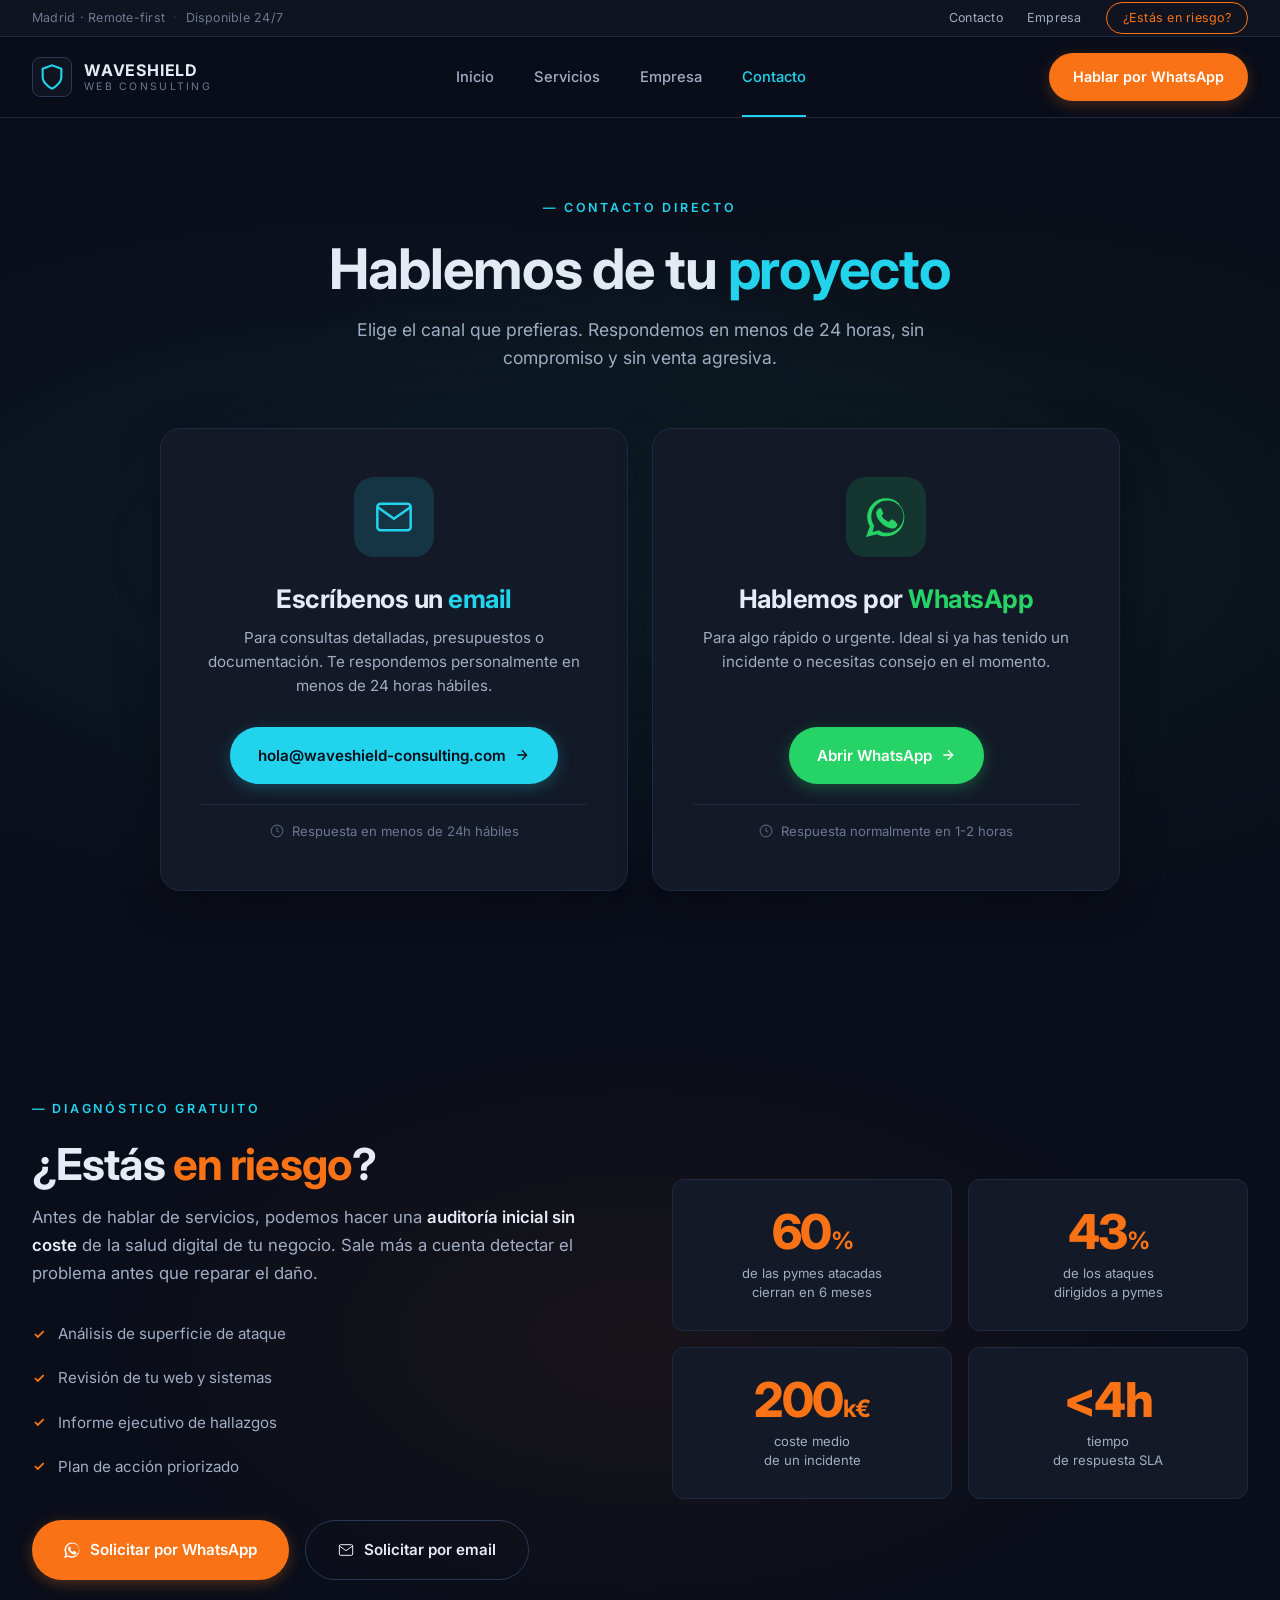
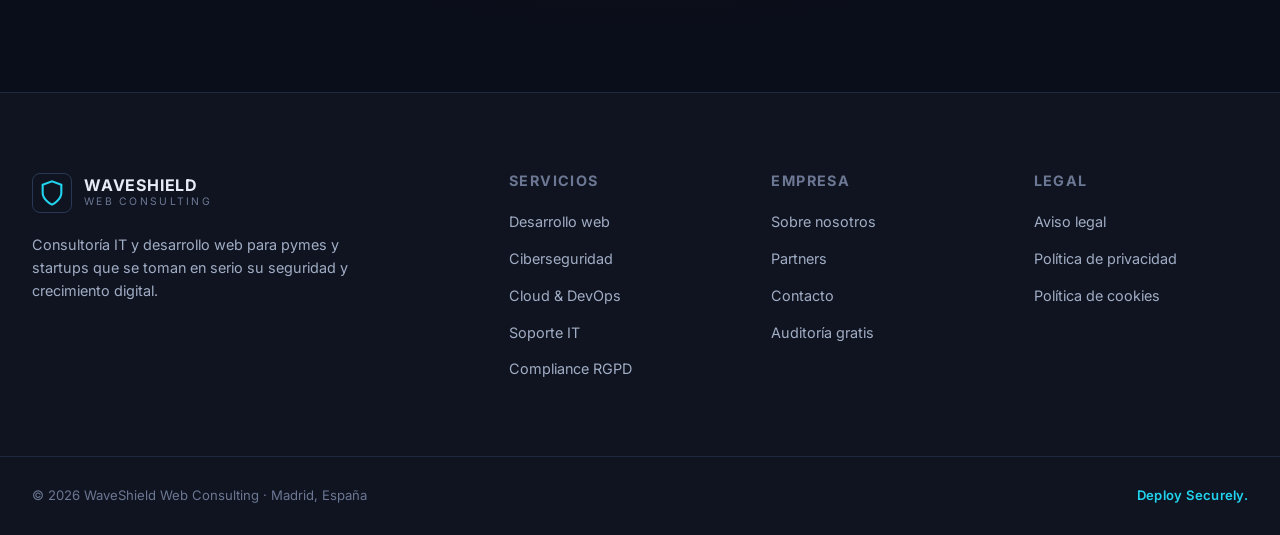
==== commit 9001b0c7: "Add files via upload" ====
--- a/contacto.html
+++ b/contacto.html
@@ -14,40 +14,80 @@
       content: '';
       position: absolute;
       inset: 0;
-      background: radial-gradient(ellipse at center, rgba(37, 211, 102, 0.08) 0%, transparent 60%);
-    }
-
-    .wa-card {
+      background: radial-gradient(ellipse at 30% 50%, rgba(34, 211, 238, 0.06) 0%, transparent 60%),
+                  radial-gradient(ellipse at 70% 50%, rgba(37, 211, 102, 0.06) 0%, transparent 60%);
+    }
+
+    .wa-hero h1 { font-size: clamp(2.25rem, 5vw, 3.5rem); margin-bottom: 1rem; }
+
+    .wa-card-sub {
+      color: var(--text-2);
+      font-size: 1.1rem;
+      line-height: 1.6;
+    }
+
+    /* DUO de cards Email + WhatsApp */
+    .contact-duo {
       position: relative;
-      max-width: 720px;
+      display: grid;
+      grid-template-columns: 1fr 1fr;
+      gap: 1.5rem;
+      max-width: 960px;
       margin: 0 auto;
+    }
+
+    .contact-duo-card {
       background: var(--bg-card);
       border: 1px solid var(--border);
-      border-radius: 24px;
-      padding: 4rem 3rem;
+      border-radius: 20px;
+      padding: 3rem 2.5rem;
       text-align: center;
-      box-shadow: 0 20px 60px rgba(0, 0, 0, 0.4);
-    }
-
-    .wa-card-icon {
-      width: 96px;
-      height: 96px;
-      margin: 0 auto 2rem;
-      border-radius: 24px;
-      background: rgba(37, 211, 102, 0.15);
-      color: var(--whatsapp);
+      box-shadow: 0 12px 40px rgba(0, 0, 0, 0.25);
+      transition: transform 0.3s, border-color 0.3s, box-shadow 0.3s;
+      display: flex;
+      flex-direction: column;
+      align-items: center;
+    }
+
+    .contact-duo-card:nth-child(1):hover {
+      border-color: var(--accent);
+      transform: translateY(-4px);
+      box-shadow: 0 16px 50px rgba(34, 211, 238, 0.2);
+    }
+
+    .contact-duo-card:nth-child(2):hover {
+      border-color: var(--whatsapp);
+      transform: translateY(-4px);
+      box-shadow: 0 16px 50px rgba(37, 211, 102, 0.2);
+    }
+
+    .contact-duo-icon {
+      width: 80px;
+      height: 80px;
+      border-radius: 20px;
       display: flex;
       align-items: center;
       justify-content: center;
+      margin-bottom: 1.75rem;
+    }
+
+    .contact-duo-icon-email {
+      background: var(--accent-dim);
+      color: var(--accent);
+    }
+
+    .contact-duo-icon-wa {
+      background: rgba(37, 211, 102, 0.15);
+      color: var(--whatsapp);
       position: relative;
     }
 
-    .wa-card-icon::after {
+    .contact-duo-icon-wa::after {
       content: '';
       position: absolute;
-      inset: -4px;
+      inset: -3px;
       border: 2px solid var(--whatsapp);
-      border-radius: 28px;
+      border-radius: 22px;
       opacity: 0;
       animation: pulse 2.4s ease-in-out infinite;
     }
@@ -57,128 +97,87 @@
       50% { opacity: 0.5; transform: scale(1.08); }
     }
 
-    .wa-card h1 { font-size: clamp(2rem, 4.5vw, 3rem); margin-bottom: 1rem; }
-    .wa-card-sub {
+    .contact-duo-card h2 {
+      font-size: 1.6rem;
+      margin-bottom: 0.75rem;
+    }
+
+    .contact-duo-card p {
       color: var(--text-2);
-      font-size: 1.1rem;
-      margin-bottom: 2rem;
-      max-width: 480px;
-      margin-left: auto;
-      margin-right: auto;
+      font-size: 0.95rem;
       line-height: 1.6;
-    }
-
-    .wa-btn {
+      margin-bottom: 1.75rem;
+      flex: 1;
+    }
+
+    .contact-duo-btn {
       display: inline-flex;
       align-items: center;
-      gap: 0.75rem;
-      padding: 1.25rem 2.5rem;
+      gap: 0.5rem;
+      padding: 1rem 1.75rem;
+      border-radius: 100px;
+      font-size: 0.95rem;
+      font-weight: 600;
+      transition: all 0.2s;
+      margin-bottom: 1.25rem;
+      white-space: nowrap;
+      max-width: 100%;
+    }
+
+    .contact-duo-btn-email {
+      background: var(--accent);
+      color: var(--bg);
+      box-shadow: 0 4px 16px rgba(34, 211, 238, 0.25);
+    }
+
+    .contact-duo-btn-email:hover {
+      background: var(--accent-2);
+      color: #fff;
+      transform: translateY(-2px);
+      box-shadow: 0 6px 20px rgba(34, 211, 238, 0.4);
+    }
+
+    .contact-duo-btn-wa {
       background: var(--whatsapp);
       color: #fff;
-      border-radius: 100px;
-      font-size: 1.05rem;
-      font-weight: 600;
-      box-shadow: 0 4px 20px rgba(37, 211, 102, 0.35);
-      transition: all 0.2s;
-    }
-
-    .wa-btn:hover {
+      box-shadow: 0 4px 16px rgba(37, 211, 102, 0.3);
+    }
+
+    .contact-duo-btn-wa:hover {
       background: #1ea951;
       transform: translateY(-2px);
-      box-shadow: 0 6px 24px rgba(37, 211, 102, 0.45);
-    }
-
-    .wa-meta {
-      display: flex;
-      justify-content: center;
-      gap: 2rem;
-      margin-top: 2rem;
-      padding-top: 2rem;
-      border-top: 1px solid var(--border);
-      flex-wrap: wrap;
-    }
-
-    .wa-meta-item {
-      display: flex;
+      box-shadow: 0 6px 20px rgba(37, 211, 102, 0.45);
+    }
+
+    .contact-duo-meta {
+      display: inline-flex;
       align-items: center;
       gap: 0.5rem;
-      font-size: 0.88rem;
-      color: var(--text-2);
-    }
-
-    .wa-meta-item svg { color: var(--whatsapp); flex-shrink: 0; }
-
-    .wa-alt {
-      padding: 5rem 0;
-      background: var(--bg-2);
+      font-size: 0.82rem;
+      color: var(--text-3);
+      padding-top: 1rem;
       border-top: 1px solid var(--border);
-      border-bottom: 1px solid var(--border);
-    }
-
-    .wa-alt-head {
-      text-align: center;
-      margin-bottom: 3rem;
-      max-width: 540px;
-      margin-left: auto;
-      margin-right: auto;
-    }
-
-    .wa-alt-head h2 { font-size: clamp(1.5rem, 3vw, 2rem); }
-    .wa-alt-head p { color: var(--text-2); font-size: 0.98rem; margin-top: 0.5rem; }
-
-    .wa-alt-grid {
-      display: grid;
-      grid-template-columns: 1fr 1fr;
-      gap: 1.25rem;
-      max-width: 760px;
-      margin: 0 auto;
-    }
-
-    .wa-alt-item {
-      background: var(--bg-card);
-      border: 1px solid var(--border);
-      border-radius: 14px;
-      padding: 1.75rem;
+      width: 100%;
+      justify-content: center;
+    }
+
+    .contact-duo-meta svg { flex-shrink: 0; opacity: 0.7; }
+
+    /* Acciones del riesgo (doble botón) */
+    .risk-actions {
       display: flex;
-      align-items: center;
-      gap: 1.25rem;
-      transition: border-color 0.25s, transform 0.25s;
-    }
-
-    a.wa-alt-item:hover { border-color: var(--accent); transform: translateY(-2px); }
-
-    .wa-alt-icon {
-      width: 44px;
-      height: 44px;
-      border-radius: 12px;
-      background: var(--accent-dim);
-      color: var(--accent);
-      display: flex;
-      align-items: center;
-      justify-content: center;
-      flex-shrink: 0;
-    }
-
-    .wa-alt-text strong {
-      display: block;
-      font-size: 0.72rem;
-      letter-spacing: 0.18em;
-      text-transform: uppercase;
-      color: var(--text-3);
-      font-weight: 600;
-      margin-bottom: 0.2rem;
-    }
-
-    .wa-alt-text span { font-size: 0.92rem; color: var(--text); }
+      gap: 1rem;
+      flex-wrap: wrap;
+    }
 
     @media (max-width: 768px) {
-      .wa-card { padding: 2.5rem 1.75rem; border-radius: 16px; }
-      .wa-card-icon { width: 72px; height: 72px; }
-      .wa-card-icon svg { width: 36px; height: 36px; }
-      .wa-btn { padding: 1rem 2rem; font-size: 0.95rem; width: 100%; justify-content: center; }
-      .wa-meta { flex-direction: column; gap: 0.75rem; }
-      .wa-alt-grid { grid-template-columns: 1fr; }
-      .wa-alt { padding: 3.5rem 0; }
+      .contact-duo { grid-template-columns: 1fr; gap: 1rem; }
+      .contact-duo-card { padding: 2.25rem 1.5rem; border-radius: 16px; }
+      .contact-duo-icon { width: 64px; height: 64px; }
+      .contact-duo-icon svg { width: 32px; height: 32px; }
+      .contact-duo-btn { width: 100%; justify-content: center; padding: 0.95rem 1.5rem; font-size: 0.88rem; }
+      .risk-actions { flex-direction: column; }
+      .risk-actions .btn { width: 100%; justify-content: center; }
     }
   </style>
 </head>
@@ -218,7 +217,7 @@
       <a href="empresa.html">Empresa</a>
       <a href="contacto.html">Contacto</a>
     </nav>
-    <a href="https://wa.me/34600000000?text=Hola%2C%20me%20gustar%C3%ADa%20m%C3%A1s%20info" target="_blank" rel="noopener" class="btn btn-primary btn-pill">Hablar por WhatsApp</a>
+    <a href="https://wa.me/34695984273?text=Hola%2C%20me%20gustar%C3%ADa%20m%C3%A1s%20info" target="_blank" rel="noopener" class="btn btn-primary btn-pill">Hablar por WhatsApp</a>
     <button class="burger" id="burger" aria-label="Menú">
       <span></span><span></span><span></span>
     </button>
@@ -238,78 +237,66 @@
       <li><a href="empresa.html">Empresa</a></li>
       <li><a href="contacto.html">Contacto</a></li>
     </ul>
-    <a href="https://wa.me/34600000000?text=Hola%2C%20me%20gustar%C3%ADa%20m%C3%A1s%20info" target="_blank" rel="noopener" class="btn btn-primary btn-pill drawer-cta">Hablar por WhatsApp</a>
+    <a href="https://wa.me/34695984273?text=Hola%2C%20me%20gustar%C3%ADa%20m%C3%A1s%20info" target="_blank" rel="noopener" class="btn btn-primary btn-pill drawer-cta">Hablar por WhatsApp</a>
   </div>
 </div>
 
-<!-- WHATSAPP HERO -->
+<!-- CONTACT HERO con dos cards: Email + WhatsApp -->
 <section class="wa-hero">
   <div class="container">
-    <div class="wa-card">
+
+    <div style="text-align: center; max-width: 720px; margin: 0 auto 3.5rem;">
       <p class="eyebrow">— Contacto directo</p>
-
-      <div class="wa-card-icon">
-        <svg width="48" height="48" viewBox="0 0 24 24" fill="currentColor">
-          <path d="M17.5 14.4c-.3-.1-1.6-.8-1.9-.9-.3-.1-.5-.1-.7.1s-.8.9-1 1.1c-.2.2-.4.2-.6.1-.8-.4-1.5-.9-2.2-1.4-.6-.5-1.1-1.2-1.6-1.9-.1-.3 0-.4.1-.6.1-.1.3-.3.4-.5.1-.1.2-.3.3-.4.1-.2 0-.4 0-.5-.1-.1-.7-1.6-.9-2.2-.2-.5-.5-.5-.7-.5h-.6c-.2 0-.5.2-.8.4-.8.8-1.2 1.8-1.2 2.9.1 1.3.6 2.5 1.4 3.5 1.4 2 3.3 3.6 5.4 4.6.6.3 1.1.5 1.7.6.6.2 1.2.2 1.9.1.8-.1 1.5-.6 2-1.3.3-.4.4-.9.4-1.4-.1-.2-.3-.3-.6-.4M19.9 4.1c-4.4-4.4-11.5-4.4-15.9 0-3.6 3.6-4.3 9.2-1.7 13.5L0 24l6.6-1.7c1.6.9 3.4 1.3 5.2 1.3 6.2 0 11.2-5 11.2-11.2.1-3-1.1-5.9-3.2-8.1 0 0 .1 0 .1-.2m-7.2 17.4c-1.6 0-3.2-.4-4.6-1.3l-.3-.2-3.9 1 1-3.8-.2-.3c-2.9-4.5-1.5-10.5 3-13.3s10.4-1.5 13.3 3 1.5 10.4-3 13.3c-1.5 1-3.4 1.6-5.3 1.6"/>
-        </svg>
-      </div>
-
-      <h1>Hablemos por <span style="color: var(--whatsapp);">WhatsApp</span></h1>
-      <p class="wa-card-sub">
-        La forma más rápida de ponernos en contacto. Cuéntanos tu proyecto, resolvemos dudas o agendamos una llamada cuando mejor te venga.
+      <h1>Hablemos de tu <span class="text-accent">proyecto</span></h1>
+      <p class="wa-card-sub" style="max-width: 580px; margin: 1rem auto 0;">
+        Elige el canal que prefieras. Respondemos en menos de 24 horas, sin compromiso y sin venta agresiva.
       </p>
-
-      <a href="https://wa.me/34600000000?text=Hola%2C%20me%20gustar%C3%ADa%20m%C3%A1s%20info%20sobre%20vuestros%20servicios"
-         target="_blank" rel="noopener" class="wa-btn">
-        <svg width="22" height="22" viewBox="0 0 24 24" fill="currentColor">
-          <path d="M17.5 14.4c-.3-.1-1.6-.8-1.9-.9-.3-.1-.5-.1-.7.1s-.8.9-1 1.1c-.2.2-.4.2-.6.1-.8-.4-1.5-.9-2.2-1.4-.6-.5-1.1-1.2-1.6-1.9-.1-.3 0-.4.1-.6.1-.1.3-.3.4-.5.1-.1.2-.3.3-.4.1-.2 0-.4 0-.5-.1-.1-.7-1.6-.9-2.2-.2-.5-.5-.5-.7-.5h-.6c-.2 0-.5.2-.8.4-.8.8-1.2 1.8-1.2 2.9.1 1.3.6 2.5 1.4 3.5 1.4 2 3.3 3.6 5.4 4.6.6.3 1.1.5 1.7.6.6.2 1.2.2 1.9.1.8-.1 1.5-.6 2-1.3.3-.4.4-.9.4-1.4-.1-.2-.3-.3-.6-.4M19.9 4.1c-4.4-4.4-11.5-4.4-15.9 0-3.6 3.6-4.3 9.2-1.7 13.5L0 24l6.6-1.7c1.6.9 3.4 1.3 5.2 1.3 6.2 0 11.2-5 11.2-11.2.1-3-1.1-5.9-3.2-8.1 0 0 .1 0 .1-.2m-7.2 17.4c-1.6 0-3.2-.4-4.6-1.3l-.3-.2-3.9 1 1-3.8-.2-.3c-2.9-4.5-1.5-10.5 3-13.3s10.4-1.5 13.3 3 1.5 10.4-3 13.3c-1.5 1-3.4 1.6-5.3 1.6"/>
-        </svg>
-        Abrir WhatsApp
-      </a>
-
-      <div class="wa-meta">
-        <div class="wa-meta-item">
+    </div>
+
+    <div class="contact-duo">
+
+      <!-- EMAIL CARD -->
+      <div class="contact-duo-card">
+        <div class="contact-duo-icon contact-duo-icon-email">
+          <svg width="40" height="40" viewBox="0 0 24 24" fill="none" stroke="currentColor" stroke-width="1.5">
+            <rect x="2" y="4" width="20" height="16" rx="2"/>
+            <path d="M22 6 12 13 2 6"/>
+          </svg>
+        </div>
+        <h2>Escríbenos un <span class="text-accent">email</span></h2>
+        <p>Para consultas detalladas, presupuestos o documentación. Te respondemos personalmente en menos de 24 horas hábiles.</p>
+        <a href="mailto:hola@waveshield-consulting.com?subject=Consulta%20desde%20la%20web&body=Hola%2C%0A%0AMe%20gustar%C3%ADa%20m%C3%A1s%20info%20sobre%20vuestros%20servicios.%0A%0AEmpresa%3A%0ANecesidad%3A%0A%0AGracias."
+           class="contact-duo-btn contact-duo-btn-email">
+          hola@waveshield-consulting.com
+          <svg width="16" height="16" viewBox="0 0 24 24" fill="none" stroke="currentColor" stroke-width="2"><path d="M5 12h14m-7-7 7 7-7 7"/></svg>
+        </a>
+        <div class="contact-duo-meta">
+          <svg width="14" height="14" viewBox="0 0 24 24" fill="none" stroke="currentColor" stroke-width="2"><circle cx="12" cy="12" r="10"/><path d="M12 6v6l4 2"/></svg>
+          Respuesta en menos de 24h hábiles
+        </div>
+      </div>
+
+      <!-- WHATSAPP CARD -->
+      <div class="contact-duo-card">
+        <div class="contact-duo-icon contact-duo-icon-wa">
+          <svg width="40" height="40" viewBox="0 0 24 24" fill="currentColor">
+            <path d="M17.5 14.4c-.3-.1-1.6-.8-1.9-.9-.3-.1-.5-.1-.7.1s-.8.9-1 1.1c-.2.2-.4.2-.6.1-.8-.4-1.5-.9-2.2-1.4-.6-.5-1.1-1.2-1.6-1.9-.1-.3 0-.4.1-.6.1-.1.3-.3.4-.5.1-.1.2-.3.3-.4.1-.2 0-.4 0-.5-.1-.1-.7-1.6-.9-2.2-.2-.5-.5-.5-.7-.5h-.6c-.2 0-.5.2-.8.4-.8.8-1.2 1.8-1.2 2.9.1 1.3.6 2.5 1.4 3.5 1.4 2 3.3 3.6 5.4 4.6.6.3 1.1.5 1.7.6.6.2 1.2.2 1.9.1.8-.1 1.5-.6 2-1.3.3-.4.4-.9.4-1.4-.1-.2-.3-.3-.6-.4M19.9 4.1c-4.4-4.4-11.5-4.4-15.9 0-3.6 3.6-4.3 9.2-1.7 13.5L0 24l6.6-1.7c1.6.9 3.4 1.3 5.2 1.3 6.2 0 11.2-5 11.2-11.2.1-3-1.1-5.9-3.2-8.1 0 0 .1 0 .1-.2m-7.2 17.4c-1.6 0-3.2-.4-4.6-1.3l-.3-.2-3.9 1 1-3.8-.2-.3c-2.9-4.5-1.5-10.5 3-13.3s10.4-1.5 13.3 3 1.5 10.4-3 13.3c-1.5 1-3.4 1.6-5.3 1.6"/>
+          </svg>
+        </div>
+        <h2>Hablemos por <span style="color: var(--whatsapp);">WhatsApp</span></h2>
+        <p>Para algo rápido o urgente. Ideal si ya has tenido un incidente o necesitas consejo en el momento.</p>
+        <a href="https://wa.me/34695984273?text=Hola%2C%20me%20gustar%C3%ADa%20m%C3%A1s%20info%20sobre%20vuestros%20servicios"
+           target="_blank" rel="noopener"
+           class="contact-duo-btn contact-duo-btn-wa">
+          Abrir WhatsApp
+          <svg width="16" height="16" viewBox="0 0 24 24" fill="none" stroke="currentColor" stroke-width="2"><path d="M5 12h14m-7-7 7 7-7 7"/></svg>
+        </a>
+        <div class="contact-duo-meta">
           <svg width="14" height="14" viewBox="0 0 24 24" fill="none" stroke="currentColor" stroke-width="2"><circle cx="12" cy="12" r="10"/><path d="M12 6v6l4 2"/></svg>
           Respuesta normalmente en 1-2 horas
         </div>
-        <div class="wa-meta-item">
-          <svg width="14" height="14" viewBox="0 0 24 24" fill="none" stroke="currentColor" stroke-width="2"><path d="M22 11.08V12a10 10 0 1 1-5.93-9.14"/><path d="m9 11 3 3L22 4"/></svg>
-          Sin compromiso · Sin venta agresiva
-        </div>
-      </div>
-    </div>
-  </div>
-</section>
-
-<!-- ALTERNATIVAS SECUNDARIAS -->
-<section class="wa-alt">
-  <div class="container">
-    <div class="wa-alt-head">
-      <p class="eyebrow">— ¿Prefieres otro canal?</p>
-      <h2>También puedes <span class="text-accent">escribirnos</span></h2>
-      <p>Si WhatsApp no es lo tuyo, también respondemos por estos canales (un poco más lento).</p>
-    </div>
-
-    <div class="wa-alt-grid">
-      <a href="mailto:hola@waveshield-consulting.com?subject=Consulta%20desde%20la%20web" class="wa-alt-item">
-        <div class="wa-alt-icon">
-          <svg width="20" height="20" viewBox="0 0 24 24" fill="none" stroke="currentColor" stroke-width="1.5"><rect x="2" y="4" width="20" height="16" rx="2"/><path d="M22 6 12 13 2 6"/></svg>
-        </div>
-        <div class="wa-alt-text">
-          <strong>Email</strong>
-          <span>hola@waveshield-consulting.com</span>
-        </div>
-      </a>
-
-      <a href="tel:+34900000000" class="wa-alt-item">
-        <div class="wa-alt-icon">
-          <svg width="20" height="20" viewBox="0 0 24 24" fill="none" stroke="currentColor" stroke-width="1.5"><path d="M22 16.92v3a2 2 0 0 1-2.18 2 19.79 19.79 0 0 1-8.63-3.07 19.5 19.5 0 0 1-6-6 19.79 19.79 0 0 1-3.07-8.67A2 2 0 0 1 4.11 2h3a2 2 0 0 1 2 1.72c.13.96.37 1.9.7 2.81a2 2 0 0 1-.45 2.11L8.09 9.91a16 16 0 0 0 6 6l1.27-1.27a2 2 0 0 1 2.11-.45c.91.33 1.85.57 2.81.7A2 2 0 0 1 22 16.92z"/></svg>
-        </div>
-        <div class="wa-alt-text">
-          <strong>Teléfono</strong>
-          <span>+34 900 000 000</span>
-        </div>
-      </a>
+      </div>
+
     </div>
   </div>
 </section>
@@ -329,11 +316,18 @@
         <li><svg width="14" height="14" viewBox="0 0 24 24" fill="none" stroke="currentColor" stroke-width="3"><path d="M5 12l5 5L20 7"/></svg> Informe ejecutivo de hallazgos</li>
         <li><svg width="14" height="14" viewBox="0 0 24 24" fill="none" stroke="currentColor" stroke-width="3"><path d="M5 12l5 5L20 7"/></svg> Plan de acción priorizado</li>
       </ul>
-      <a href="https://wa.me/34600000000?text=Hola%2C%20me%20gustar%C3%ADa%20solicitar%20la%20auditor%C3%ADa%20gratuita"
-         target="_blank" rel="noopener" class="btn btn-warning btn-pill btn-lg">
-        Solicitar por WhatsApp
-        <svg width="16" height="16" viewBox="0 0 24 24" fill="none" stroke="currentColor" stroke-width="2"><path d="M5 12h14m-7-7 7 7-7 7"/></svg>
-      </a>
+      <div class="risk-actions">
+        <a href="https://wa.me/34695984273?text=Hola%2C%20me%20gustar%C3%ADa%20solicitar%20la%20auditor%C3%ADa%20gratuita"
+           target="_blank" rel="noopener" class="btn btn-warning btn-pill btn-lg">
+          <svg width="16" height="16" viewBox="0 0 24 24" fill="currentColor"><path d="M17.5 14.4c-.3-.1-1.6-.8-1.9-.9-.3-.1-.5-.1-.7.1s-.8.9-1 1.1c-.2.2-.4.2-.6.1-.8-.4-1.5-.9-2.2-1.4-.6-.5-1.1-1.2-1.6-1.9-.1-.3 0-.4.1-.6.1-.1.3-.3.4-.5.1-.1.2-.3.3-.4.1-.2 0-.4 0-.5-.1-.1-.7-1.6-.9-2.2-.2-.5-.5-.5-.7-.5h-.6c-.2 0-.5.2-.8.4-.8.8-1.2 1.8-1.2 2.9.1 1.3.6 2.5 1.4 3.5 1.4 2 3.3 3.6 5.4 4.6.6.3 1.1.5 1.7.6.6.2 1.2.2 1.9.1.8-.1 1.5-.6 2-1.3.3-.4.4-.9.4-1.4-.1-.2-.3-.3-.6-.4M19.9 4.1c-4.4-4.4-11.5-4.4-15.9 0-3.6 3.6-4.3 9.2-1.7 13.5L0 24l6.6-1.7c1.6.9 3.4 1.3 5.2 1.3 6.2 0 11.2-5 11.2-11.2.1-3-1.1-5.9-3.2-8.1 0 0 .1 0 .1-.2m-7.2 17.4c-1.6 0-3.2-.4-4.6-1.3l-.3-.2-3.9 1 1-3.8-.2-.3c-2.9-4.5-1.5-10.5 3-13.3s10.4-1.5 13.3 3 1.5 10.4-3 13.3c-1.5 1-3.4 1.6-5.3 1.6"/></svg>
+          Solicitar por WhatsApp
+        </a>
+        <a href="mailto:hola@waveshield-consulting.com?subject=Solicitud%20de%20auditor%C3%ADa%20gratuita&body=Hola%2C%0A%0AMe%20gustar%C3%ADa%20solicitar%20la%20auditor%C3%ADa%20gratuita%20de%20WaveShield.%0A%0AEmpresa%3A%0AWeb%3A%0ASector%3A%0A%0AGracias."
+           class="btn btn-ghost btn-pill btn-lg">
+          <svg width="16" height="16" viewBox="0 0 24 24" fill="none" stroke="currentColor" stroke-width="1.5"><rect x="2" y="4" width="20" height="16" rx="2"/><path d="M22 6 12 13 2 6"/></svg>
+          Solicitar por email
+        </a>
+      </div>
     </div>
     <div class="risk-right">
       <div class="risk-stat">
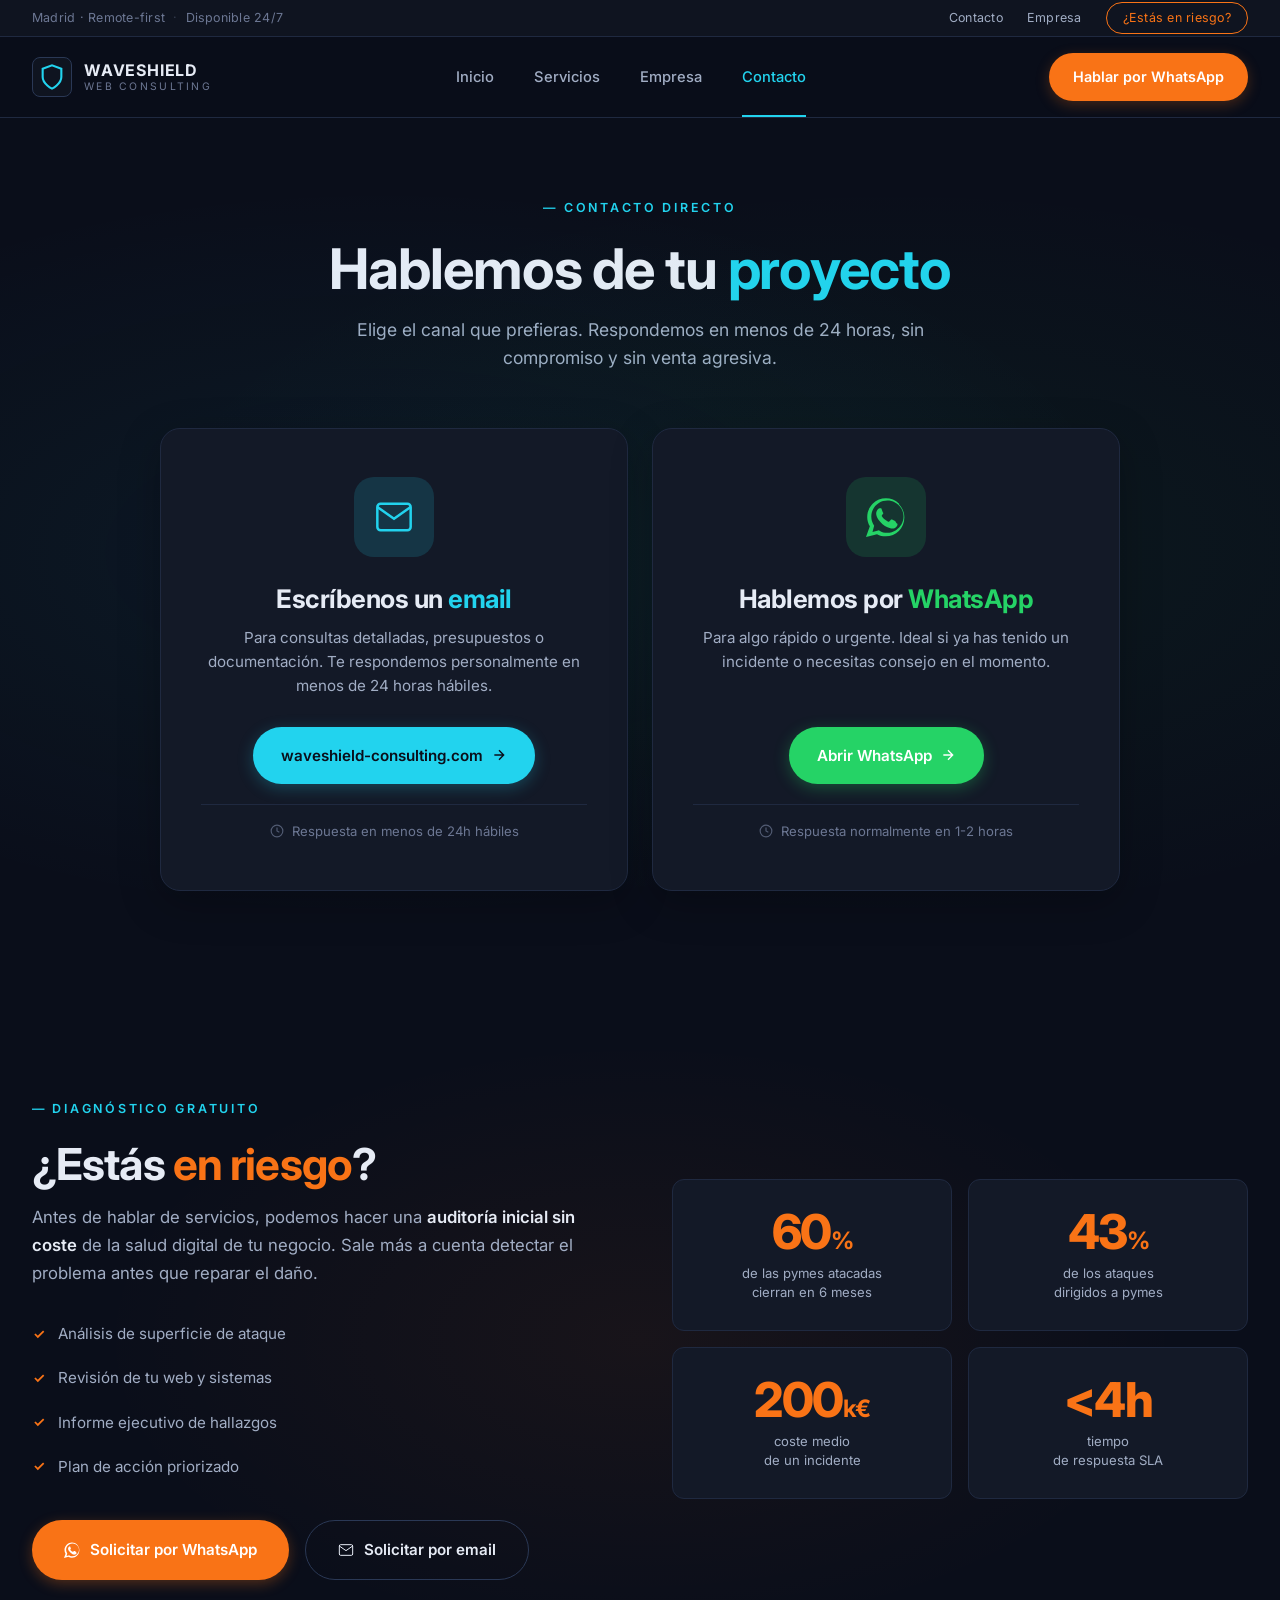
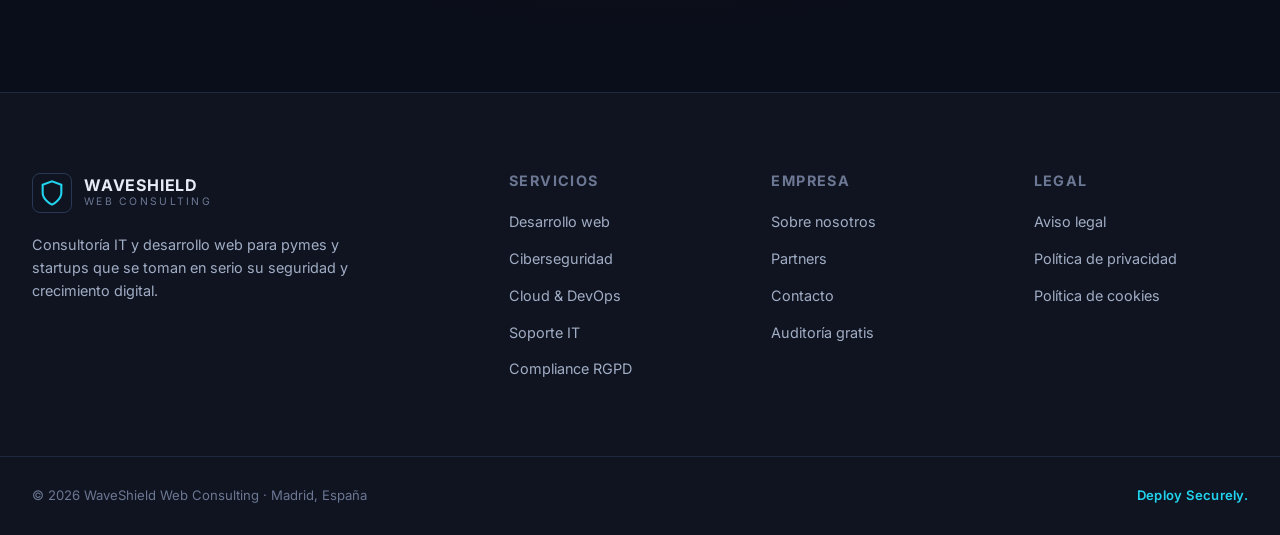
==== commit 309ca2a9: "Update contacto.html" ====
--- a/contacto.html
+++ b/contacto.html
@@ -265,9 +265,9 @@
         </div>
         <h2>Escríbenos un <span class="text-accent">email</span></h2>
         <p>Para consultas detalladas, presupuestos o documentación. Te respondemos personalmente en menos de 24 horas hábiles.</p>
-        <a href="mailto:hola@waveshield-consulting.com?subject=Consulta%20desde%20la%20web&body=Hola%2C%0A%0AMe%20gustar%C3%ADa%20m%C3%A1s%20info%20sobre%20vuestros%20servicios.%0A%0AEmpresa%3A%0ANecesidad%3A%0A%0AGracias."
+        <a href="mailto:workrumsam@gmail.com?subject=Consulta%20desde%20la%20web&body=Hola%2C%0A%0AMe%20gustar%C3%ADa%20m%C3%A1s%20info%20sobre%20vuestros%20servicios.%0A%0AEmpresa%3A%0ANecesidad%3A%0A%0AGracias."
            class="contact-duo-btn contact-duo-btn-email">
-          hola@waveshield-consulting.com
+         waveshield-consulting.com
           <svg width="16" height="16" viewBox="0 0 24 24" fill="none" stroke="currentColor" stroke-width="2"><path d="M5 12h14m-7-7 7 7-7 7"/></svg>
         </a>
         <div class="contact-duo-meta">
@@ -322,7 +322,7 @@
           <svg width="16" height="16" viewBox="0 0 24 24" fill="currentColor"><path d="M17.5 14.4c-.3-.1-1.6-.8-1.9-.9-.3-.1-.5-.1-.7.1s-.8.9-1 1.1c-.2.2-.4.2-.6.1-.8-.4-1.5-.9-2.2-1.4-.6-.5-1.1-1.2-1.6-1.9-.1-.3 0-.4.1-.6.1-.1.3-.3.4-.5.1-.1.2-.3.3-.4.1-.2 0-.4 0-.5-.1-.1-.7-1.6-.9-2.2-.2-.5-.5-.5-.7-.5h-.6c-.2 0-.5.2-.8.4-.8.8-1.2 1.8-1.2 2.9.1 1.3.6 2.5 1.4 3.5 1.4 2 3.3 3.6 5.4 4.6.6.3 1.1.5 1.7.6.6.2 1.2.2 1.9.1.8-.1 1.5-.6 2-1.3.3-.4.4-.9.4-1.4-.1-.2-.3-.3-.6-.4M19.9 4.1c-4.4-4.4-11.5-4.4-15.9 0-3.6 3.6-4.3 9.2-1.7 13.5L0 24l6.6-1.7c1.6.9 3.4 1.3 5.2 1.3 6.2 0 11.2-5 11.2-11.2.1-3-1.1-5.9-3.2-8.1 0 0 .1 0 .1-.2m-7.2 17.4c-1.6 0-3.2-.4-4.6-1.3l-.3-.2-3.9 1 1-3.8-.2-.3c-2.9-4.5-1.5-10.5 3-13.3s10.4-1.5 13.3 3 1.5 10.4-3 13.3c-1.5 1-3.4 1.6-5.3 1.6"/></svg>
           Solicitar por WhatsApp
         </a>
-        <a href="mailto:hola@waveshield-consulting.com?subject=Solicitud%20de%20auditor%C3%ADa%20gratuita&body=Hola%2C%0A%0AMe%20gustar%C3%ADa%20solicitar%20la%20auditor%C3%ADa%20gratuita%20de%20WaveShield.%0A%0AEmpresa%3A%0AWeb%3A%0ASector%3A%0A%0AGracias."
+        <a href="mailto:workrumsam@gmail.com?subject=Solicitud%20de%20auditor%C3%ADa%20gratuita&body=Hola%2C%0A%0AMe%20gustar%C3%ADa%20solicitar%20la%20auditor%C3%ADa%20gratuita%20de%20WaveShield.%0A%0AEmpresa%3A%0AWeb%3A%0ASector%3A%0A%0AGracias."
            class="btn btn-ghost btn-pill btn-lg">
           <svg width="16" height="16" viewBox="0 0 24 24" fill="none" stroke="currentColor" stroke-width="1.5"><rect x="2" y="4" width="20" height="16" rx="2"/><path d="M22 6 12 13 2 6"/></svg>
           Solicitar por email
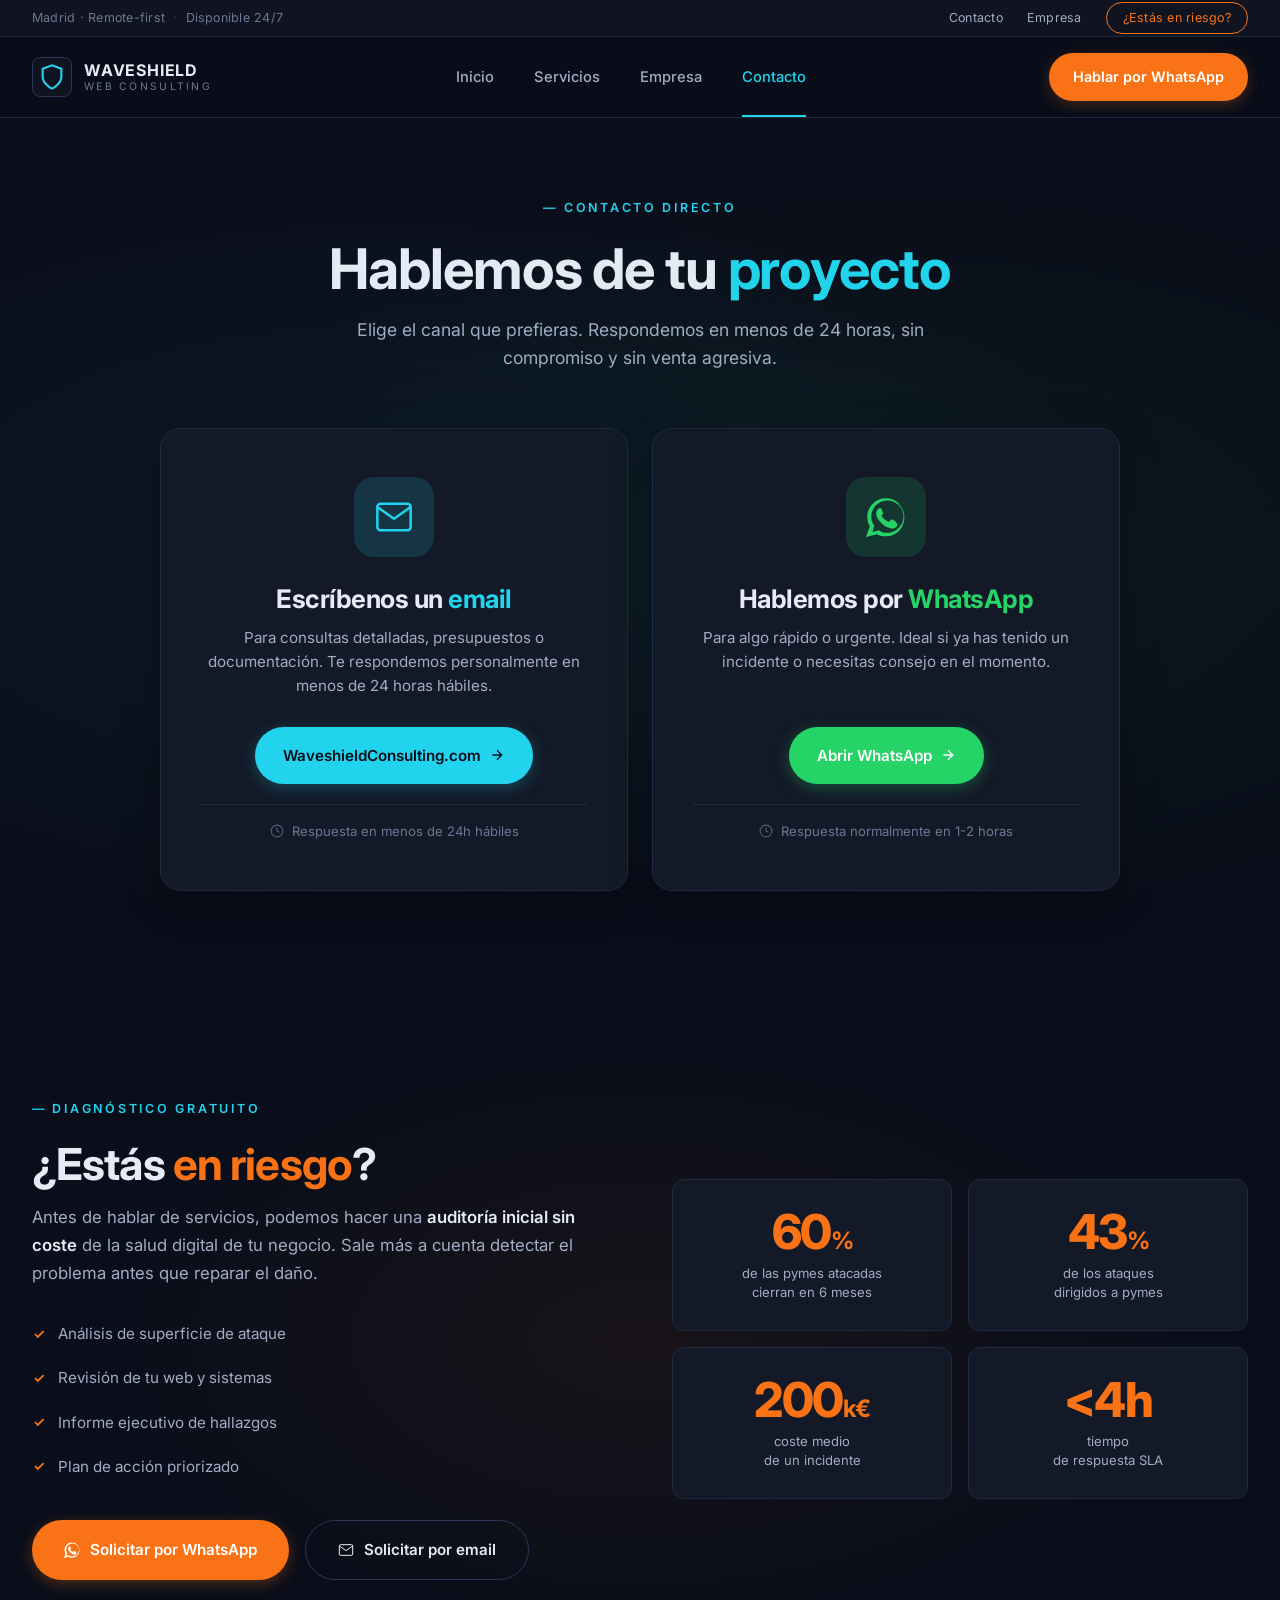
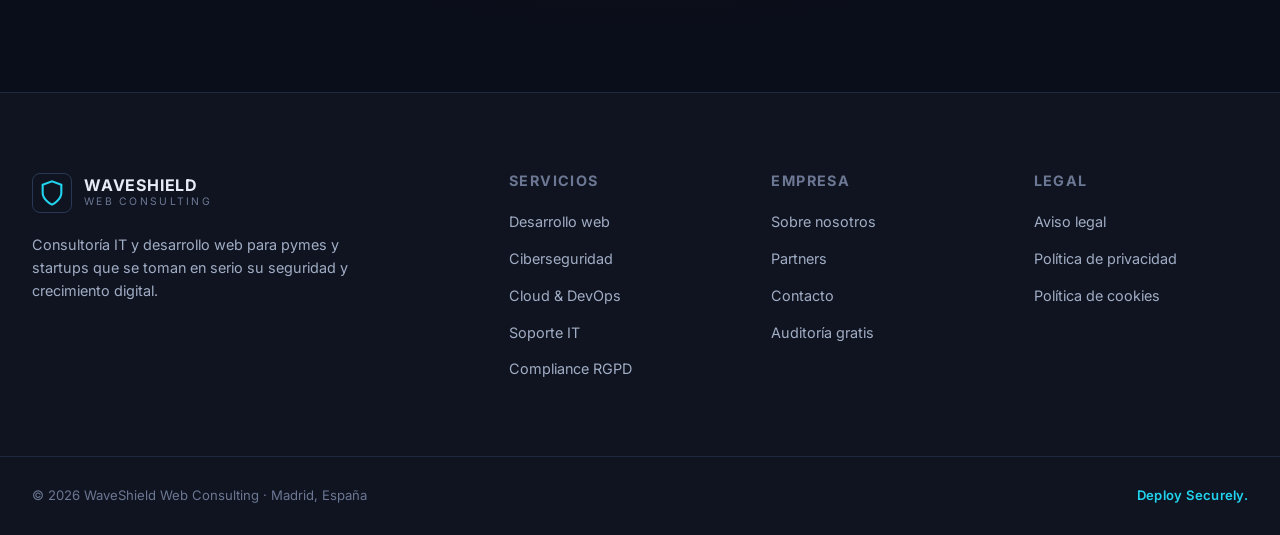
==== commit 1fae3ce6: "Update contacto.html" ====
--- a/contacto.html
+++ b/contacto.html
@@ -267,7 +267,7 @@
         <p>Para consultas detalladas, presupuestos o documentación. Te respondemos personalmente en menos de 24 horas hábiles.</p>
         <a href="mailto:workrumsam@gmail.com?subject=Consulta%20desde%20la%20web&body=Hola%2C%0A%0AMe%20gustar%C3%ADa%20m%C3%A1s%20info%20sobre%20vuestros%20servicios.%0A%0AEmpresa%3A%0ANecesidad%3A%0A%0AGracias."
            class="contact-duo-btn contact-duo-btn-email">
-         waveshield-consulting.com
+         WaveshieldConsulting.com
           <svg width="16" height="16" viewBox="0 0 24 24" fill="none" stroke="currentColor" stroke-width="2"><path d="M5 12h14m-7-7 7 7-7 7"/></svg>
         </a>
         <div class="contact-duo-meta">
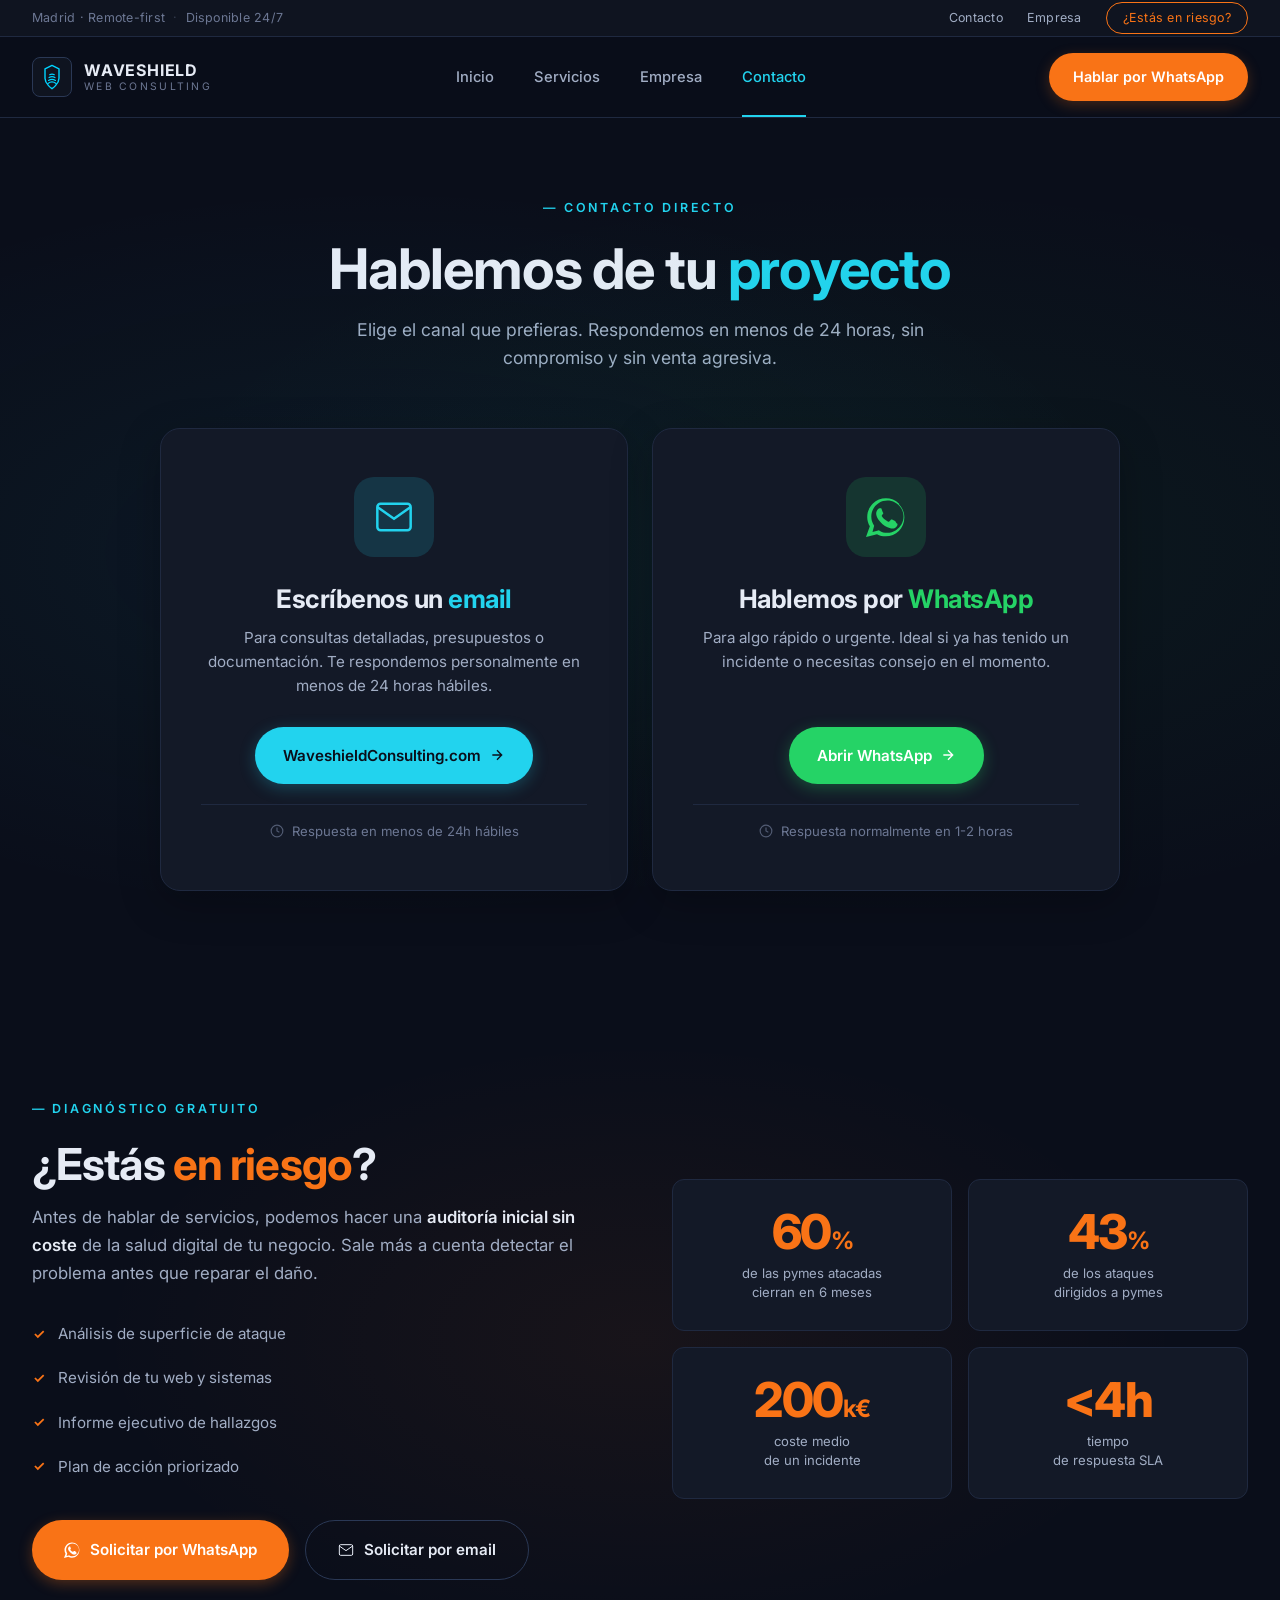
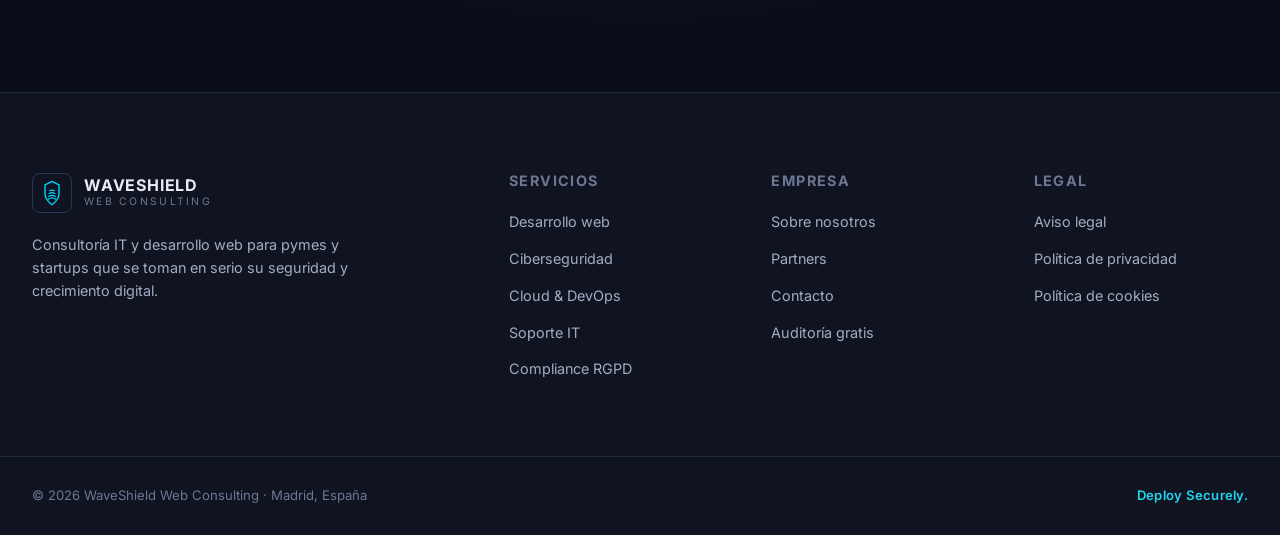
==== commit bbe18e7d: "🎨 Actualizar logo de WaveShield en toda la web" ====
--- a/contacto.html
+++ b/contacto.html
@@ -204,7 +204,7 @@
   <div class="container header-inner">
     <a href="index.html" class="logo">
       <span class="logo-icon">
-        <svg width="28" height="28" viewBox="0 0 24 24" fill="none" stroke="currentColor" stroke-width="1.8"><path d="M12 22s8-4 8-10V5l-8-3-8 3v7c0 6 8 10 8 10z"/></svg>
+        <img src="images/logo.svg" alt="WaveShield Logo" width="28" height="28">
       </span>
       <span class="logo-text">
         <strong>WAVESHIELD</strong>
@@ -265,7 +265,7 @@
         </div>
         <h2>Escríbenos un <span class="text-accent">email</span></h2>
         <p>Para consultas detalladas, presupuestos o documentación. Te respondemos personalmente en menos de 24 horas hábiles.</p>
-        <a href="mailto:workrumsam@gmail.com?subject=Consulta%20desde%20la%20web&body=Hola%2C%0A%0AMe%20gustar%C3%ADa%20m%C3%A1s%20info%20sobre%20vuestros%20servicios.%0A%0AEmpresa%3A%0ANecesidad%3A%0A%0AGracias."
+        <a href="mailto:waveshieldconsulting@gmail.com?subject=Consulta%20desde%20la%20web&body=Hola%2C%0A%0AMe%20gustar%C3%ADa%20m%C3%A1s%20info%20sobre%20vuestros%20servicios.%0A%0AEmpresa%3A%0ANecesidad%3A%0A%0AGracias."
            class="contact-duo-btn contact-duo-btn-email">
          WaveshieldConsulting.com
           <svg width="16" height="16" viewBox="0 0 24 24" fill="none" stroke="currentColor" stroke-width="2"><path d="M5 12h14m-7-7 7 7-7 7"/></svg>
@@ -322,7 +322,7 @@
           <svg width="16" height="16" viewBox="0 0 24 24" fill="currentColor"><path d="M17.5 14.4c-.3-.1-1.6-.8-1.9-.9-.3-.1-.5-.1-.7.1s-.8.9-1 1.1c-.2.2-.4.2-.6.1-.8-.4-1.5-.9-2.2-1.4-.6-.5-1.1-1.2-1.6-1.9-.1-.3 0-.4.1-.6.1-.1.3-.3.4-.5.1-.1.2-.3.3-.4.1-.2 0-.4 0-.5-.1-.1-.7-1.6-.9-2.2-.2-.5-.5-.5-.7-.5h-.6c-.2 0-.5.2-.8.4-.8.8-1.2 1.8-1.2 2.9.1 1.3.6 2.5 1.4 3.5 1.4 2 3.3 3.6 5.4 4.6.6.3 1.1.5 1.7.6.6.2 1.2.2 1.9.1.8-.1 1.5-.6 2-1.3.3-.4.4-.9.4-1.4-.1-.2-.3-.3-.6-.4M19.9 4.1c-4.4-4.4-11.5-4.4-15.9 0-3.6 3.6-4.3 9.2-1.7 13.5L0 24l6.6-1.7c1.6.9 3.4 1.3 5.2 1.3 6.2 0 11.2-5 11.2-11.2.1-3-1.1-5.9-3.2-8.1 0 0 .1 0 .1-.2m-7.2 17.4c-1.6 0-3.2-.4-4.6-1.3l-.3-.2-3.9 1 1-3.8-.2-.3c-2.9-4.5-1.5-10.5 3-13.3s10.4-1.5 13.3 3 1.5 10.4-3 13.3c-1.5 1-3.4 1.6-5.3 1.6"/></svg>
           Solicitar por WhatsApp
         </a>
-        <a href="mailto:workrumsam@gmail.com?subject=Solicitud%20de%20auditor%C3%ADa%20gratuita&body=Hola%2C%0A%0AMe%20gustar%C3%ADa%20solicitar%20la%20auditor%C3%ADa%20gratuita%20de%20WaveShield.%0A%0AEmpresa%3A%0AWeb%3A%0ASector%3A%0A%0AGracias."
+        <a href="mailto:waveshieldconsulting@gmail.com?subject=Solicitud%20de%20auditor%C3%ADa%20gratuita&body=Hola%2C%0A%0AMe%20gustar%C3%ADa%20solicitar%20la%20auditor%C3%ADa%20gratuita%20de%20WaveShield.%0A%0AEmpresa%3A%0AWeb%3A%0ASector%3A%0A%0AGracias."
            class="btn btn-ghost btn-pill btn-lg">
           <svg width="16" height="16" viewBox="0 0 24 24" fill="none" stroke="currentColor" stroke-width="1.5"><rect x="2" y="4" width="20" height="16" rx="2"/><path d="M22 6 12 13 2 6"/></svg>
           Solicitar por email
@@ -356,7 +356,7 @@
     <div class="footer-brand">
       <a href="index.html" class="logo">
         <span class="logo-icon">
-          <svg width="28" height="28" viewBox="0 0 24 24" fill="none" stroke="currentColor" stroke-width="1.8"><path d="M12 22s8-4 8-10V5l-8-3-8 3v7c0 6 8 10 8 10z"/></svg>
+          <img src="images/logo.svg" alt="WaveShield Logo" width="28" height="28">
         </span>
         <span class="logo-text">
           <strong>WAVESHIELD</strong>
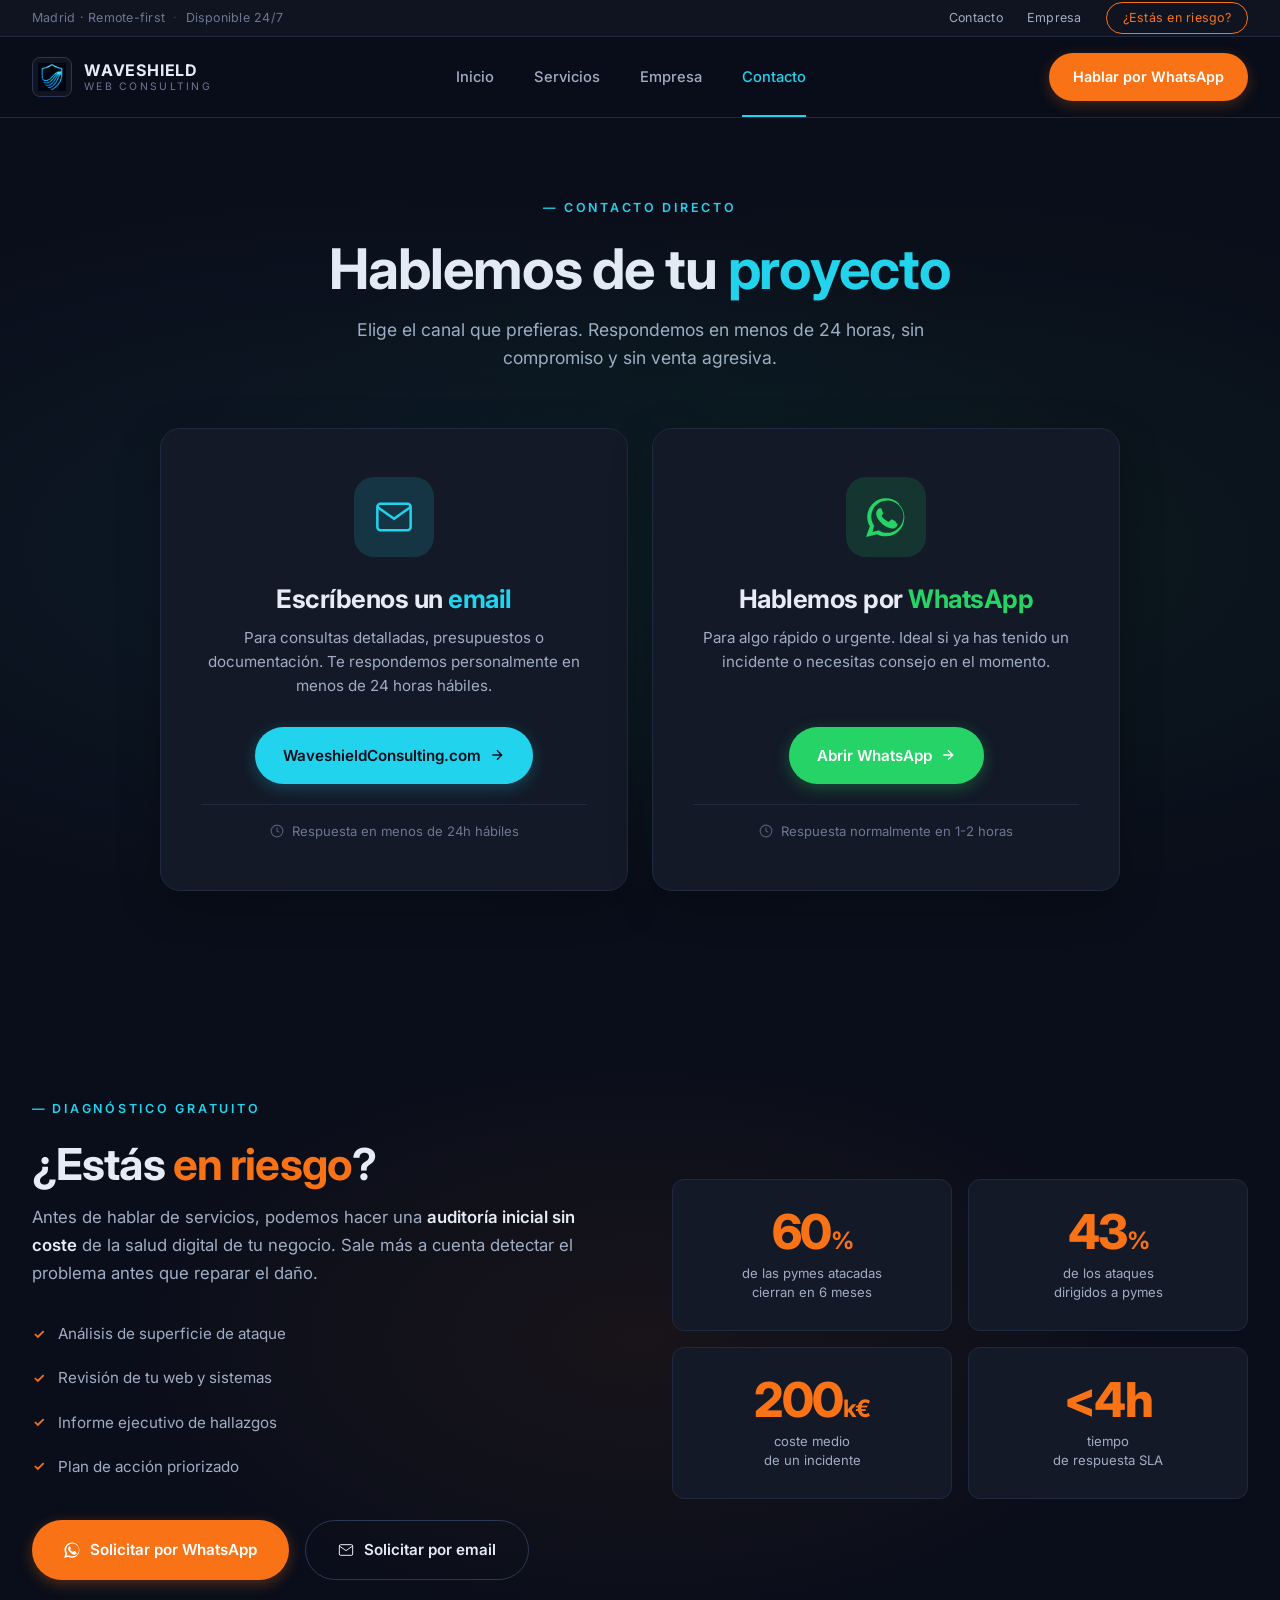
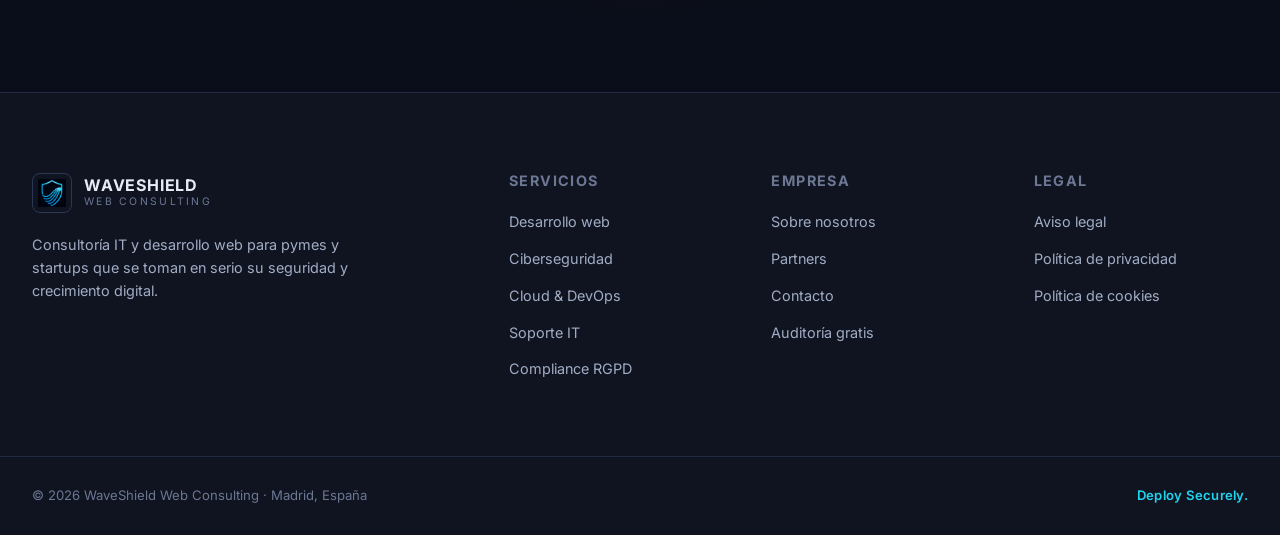
==== commit f9a80502: "🎨 Usar PNG del logo original en toda la web" ====
--- a/contacto.html
+++ b/contacto.html
@@ -204,7 +204,7 @@
   <div class="container header-inner">
     <a href="index.html" class="logo">
       <span class="logo-icon">
-        <img src="images/logo.svg" alt="WaveShield Logo" width="28" height="28">
+        <img src="images/logo.png" alt="WaveShield Logo" width="28" height="28">
       </span>
       <span class="logo-text">
         <strong>WAVESHIELD</strong>
@@ -356,7 +356,7 @@
     <div class="footer-brand">
       <a href="index.html" class="logo">
         <span class="logo-icon">
-          <img src="images/logo.svg" alt="WaveShield Logo" width="28" height="28">
+          <img src="images/logo.png" alt="WaveShield Logo" width="28" height="28">
         </span>
         <span class="logo-text">
           <strong>WAVESHIELD</strong>
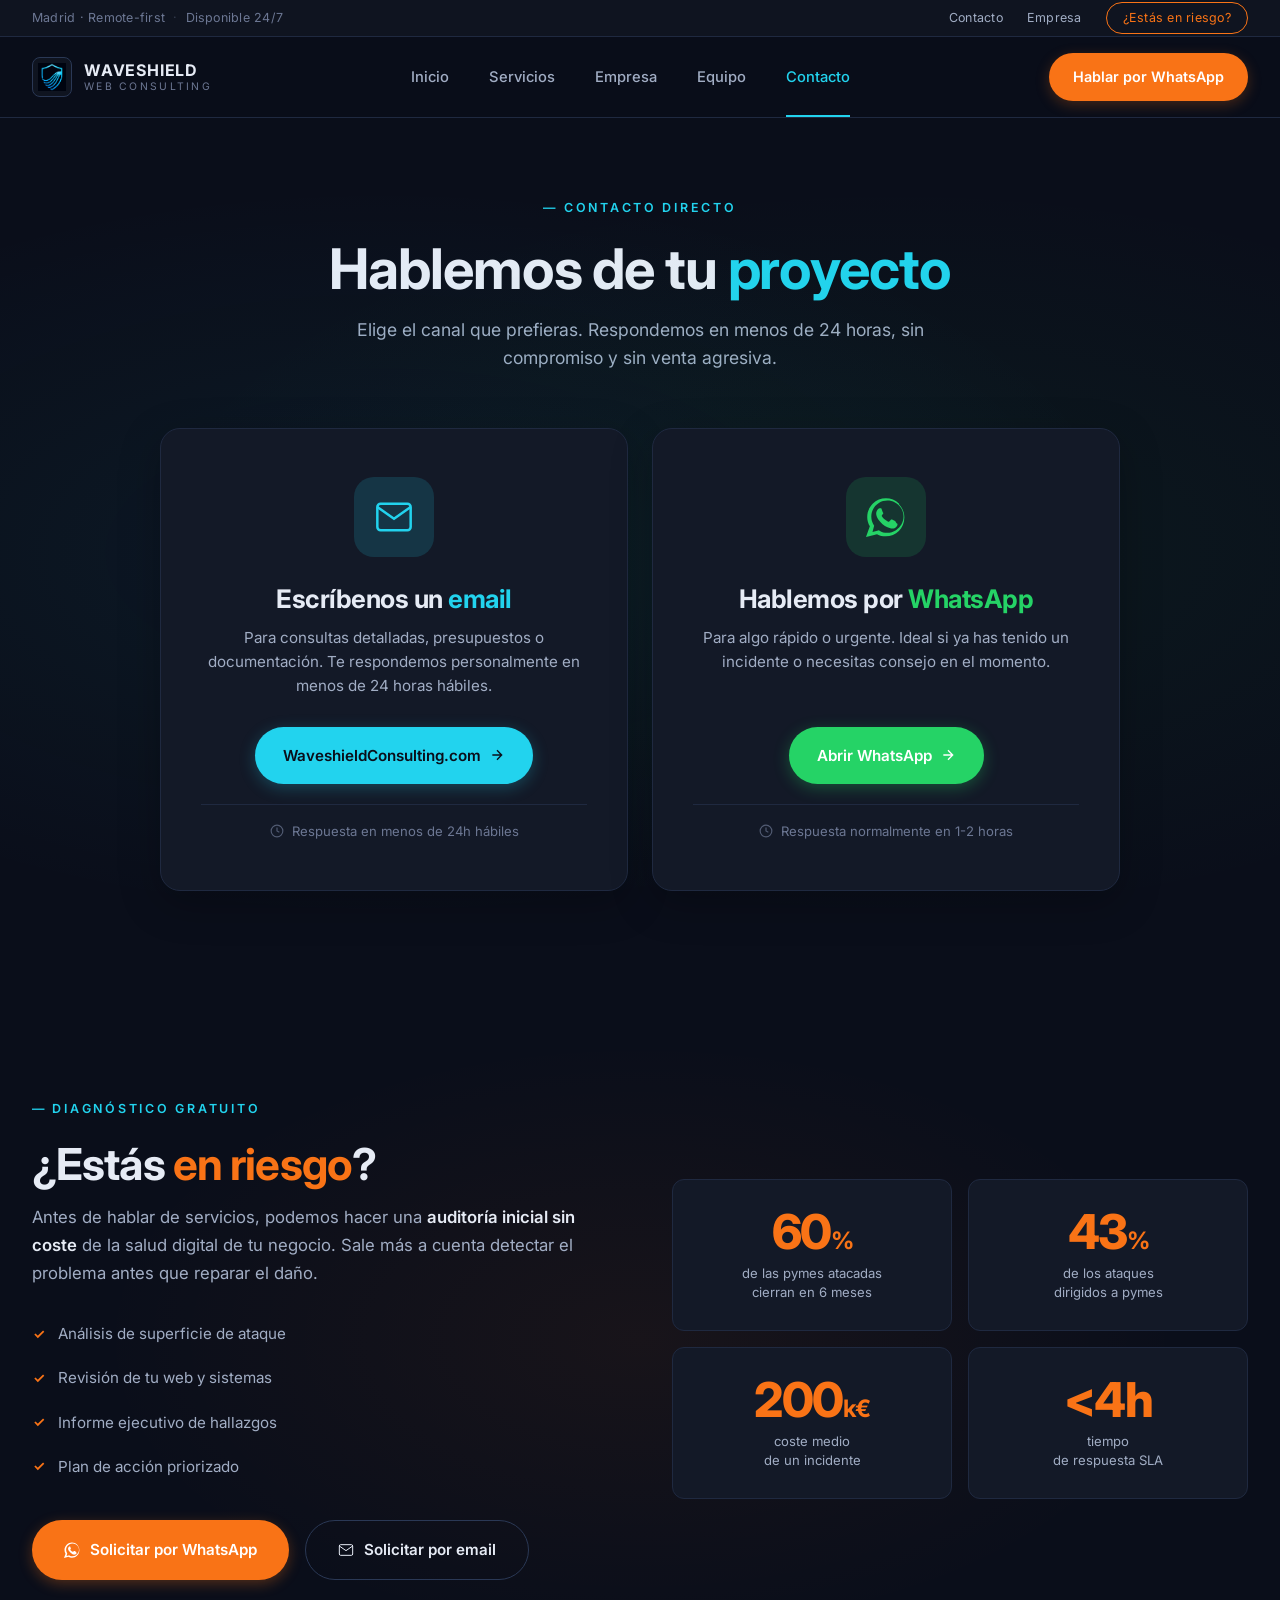
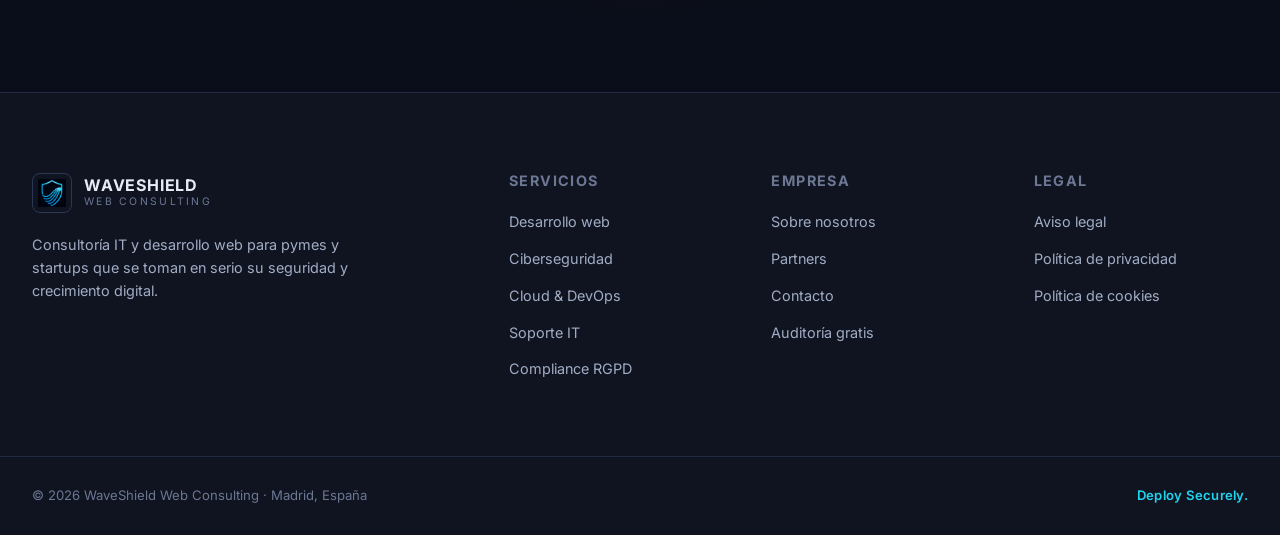
==== commit bf27f38c: "✨ Agregar página 'Equipo' - Sobre el equipo de IT engineers, marketing experts y SEO managers" ====
--- a/contacto.html
+++ b/contacto.html
@@ -215,6 +215,7 @@
       <a href="index.html">Inicio</a>
       <a href="servicios.html">Servicios</a>
       <a href="empresa.html">Empresa</a>
+      <a href="equipo.html">Equipo</a>
       <a href="contacto.html">Contacto</a>
     </nav>
     <a href="https://wa.me/34695984273?text=Hola%2C%20me%20gustar%C3%ADa%20m%C3%A1s%20info" target="_blank" rel="noopener" class="btn btn-primary btn-pill">Hablar por WhatsApp</a>
@@ -232,11 +233,12 @@
       <svg width="22" height="22" viewBox="0 0 24 24" fill="none" stroke="currentColor" stroke-width="1.5"><path d="M18 6 6 18M6 6l12 12"/></svg>
     </button>
     <ul class="drawer-list">
-      <li><a href="index.html">Inicio</a></li>
-      <li><a href="servicios.html">Servicios</a></li>
-      <li><a href="empresa.html">Empresa</a></li>
-      <li><a href="contacto.html">Contacto</a></li>
-    </ul>
+    <li><a href="index.html">Inicio</a></li>
+    <li><a href="servicios.html">Servicios</a></li>
+    <li><a href="empresa.html">Empresa</a></li>
+    <li><a href="equipo.html">Equipo</a></li>
+    <li><a href="contacto.html">Contacto</a></li>
+  </ul>
     <a href="https://wa.me/34695984273?text=Hola%2C%20me%20gustar%C3%ADa%20m%C3%A1s%20info" target="_blank" rel="noopener" class="btn btn-primary btn-pill drawer-cta">Hablar por WhatsApp</a>
   </div>
 </div>
